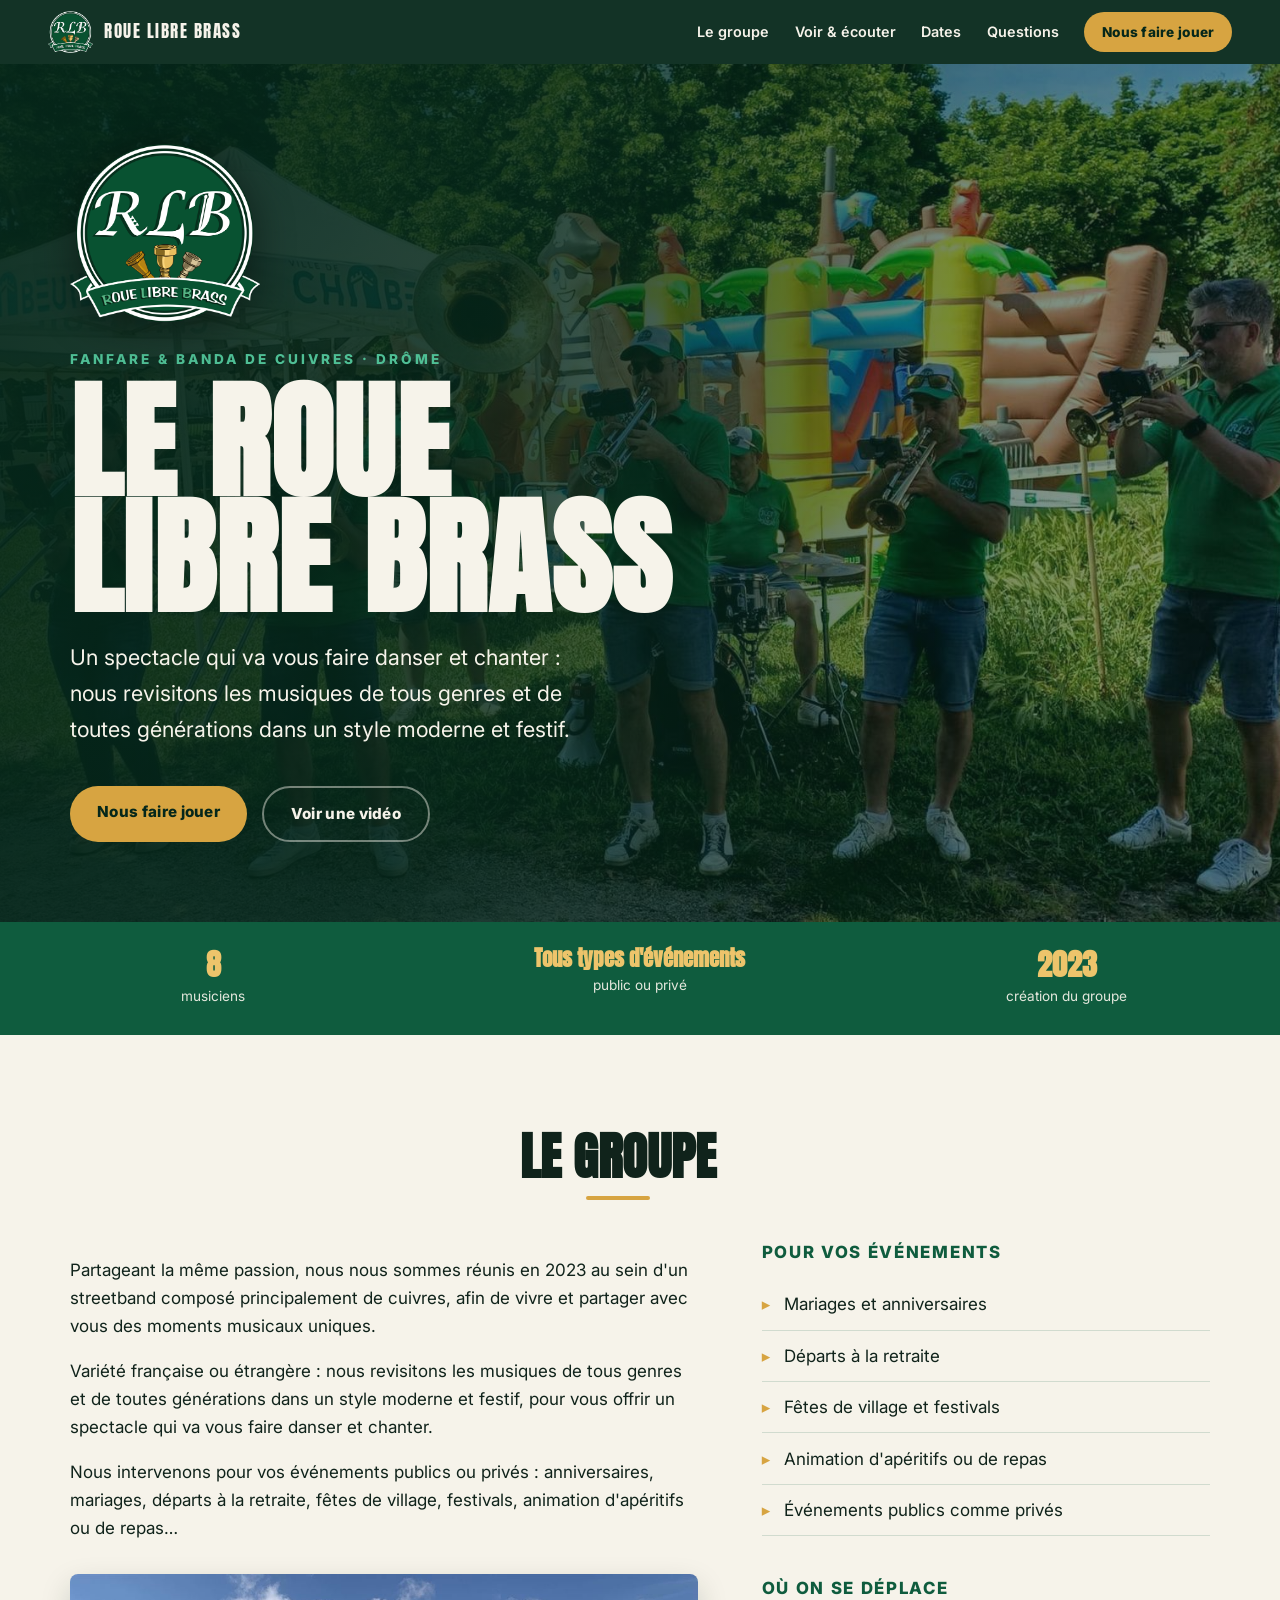
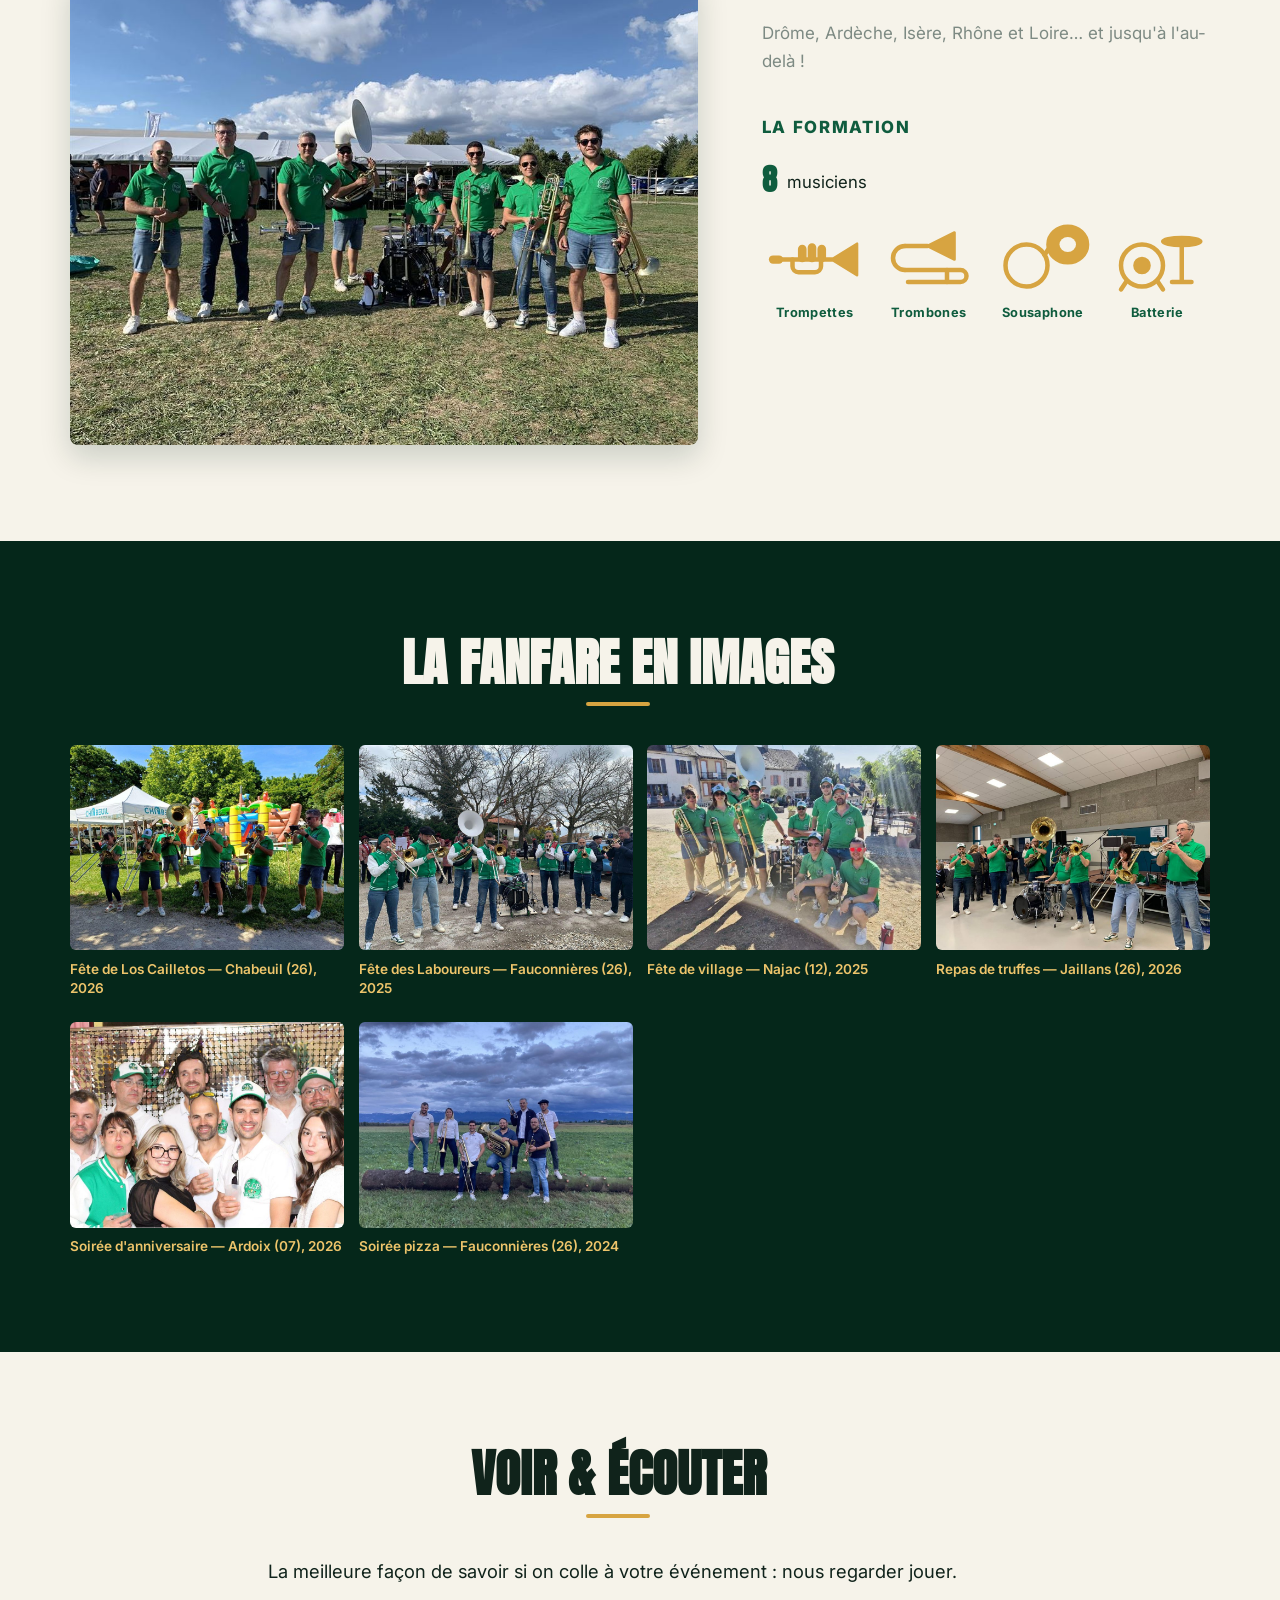
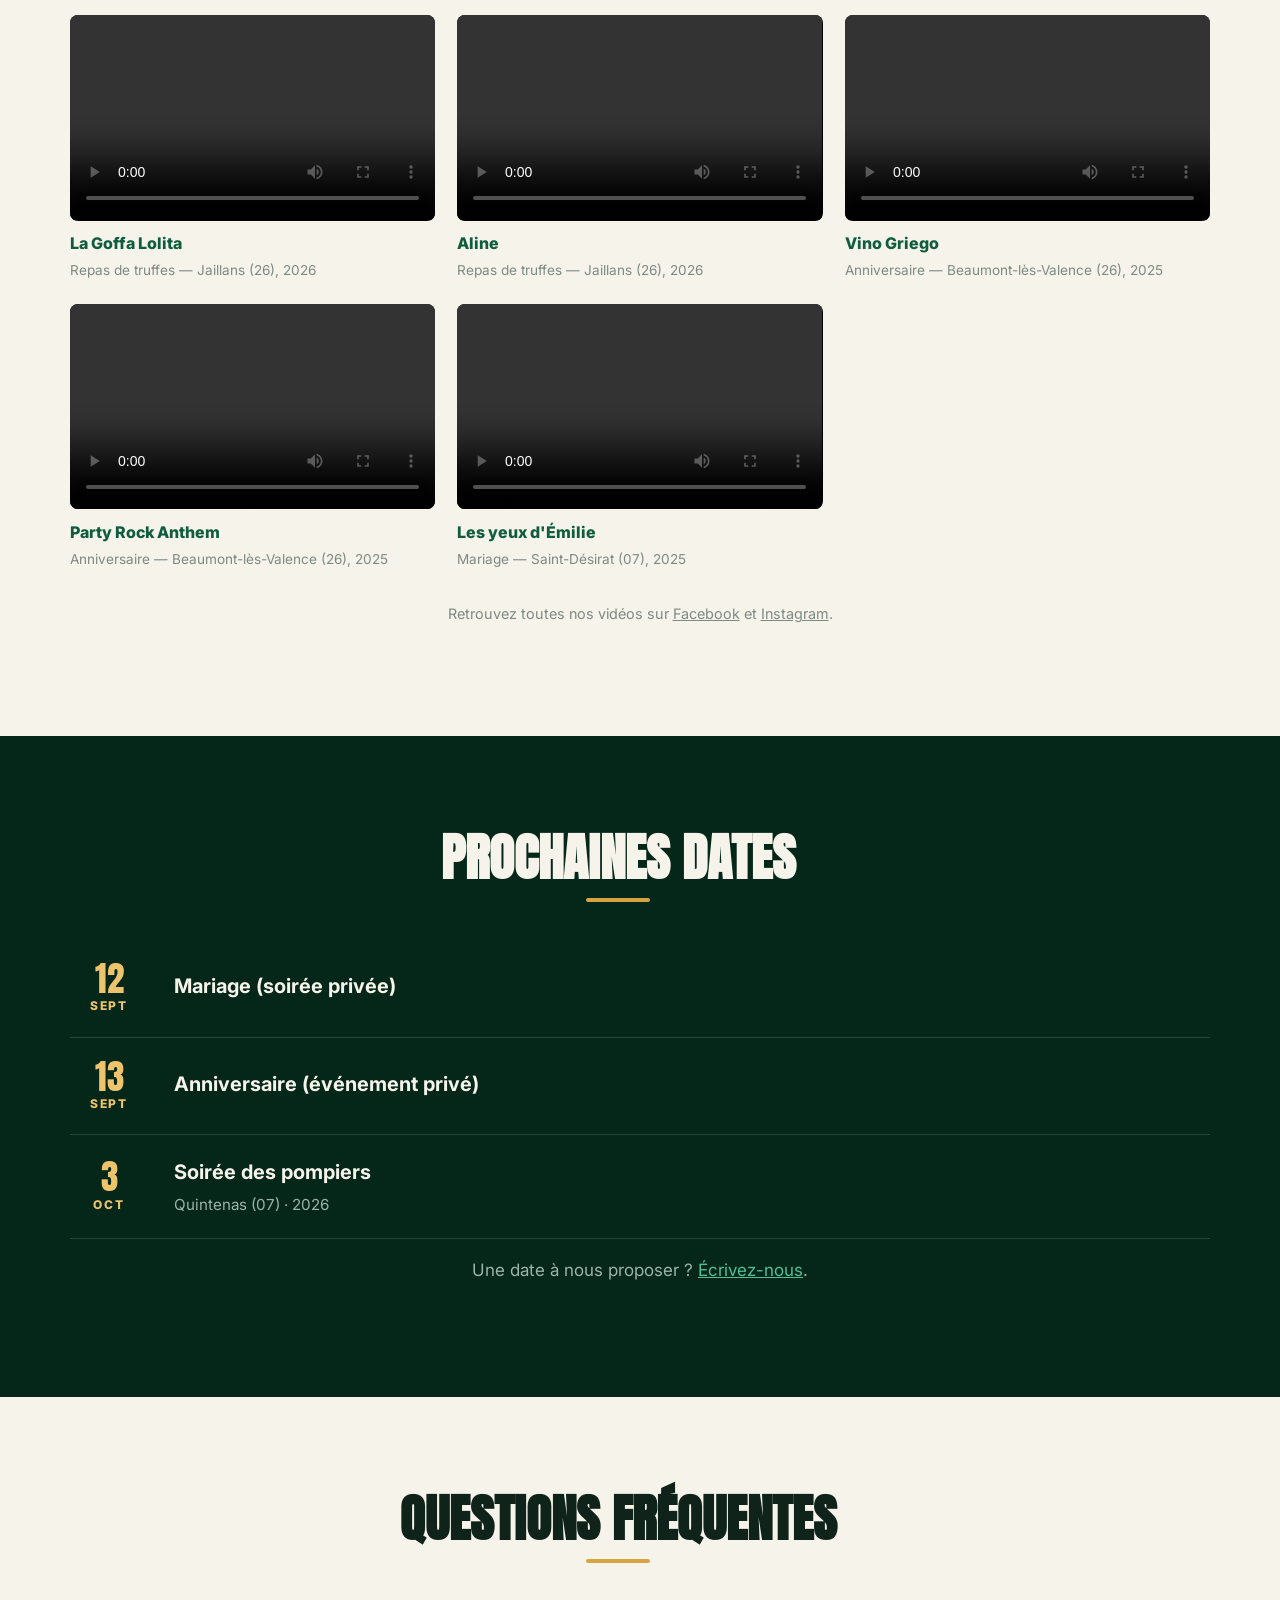
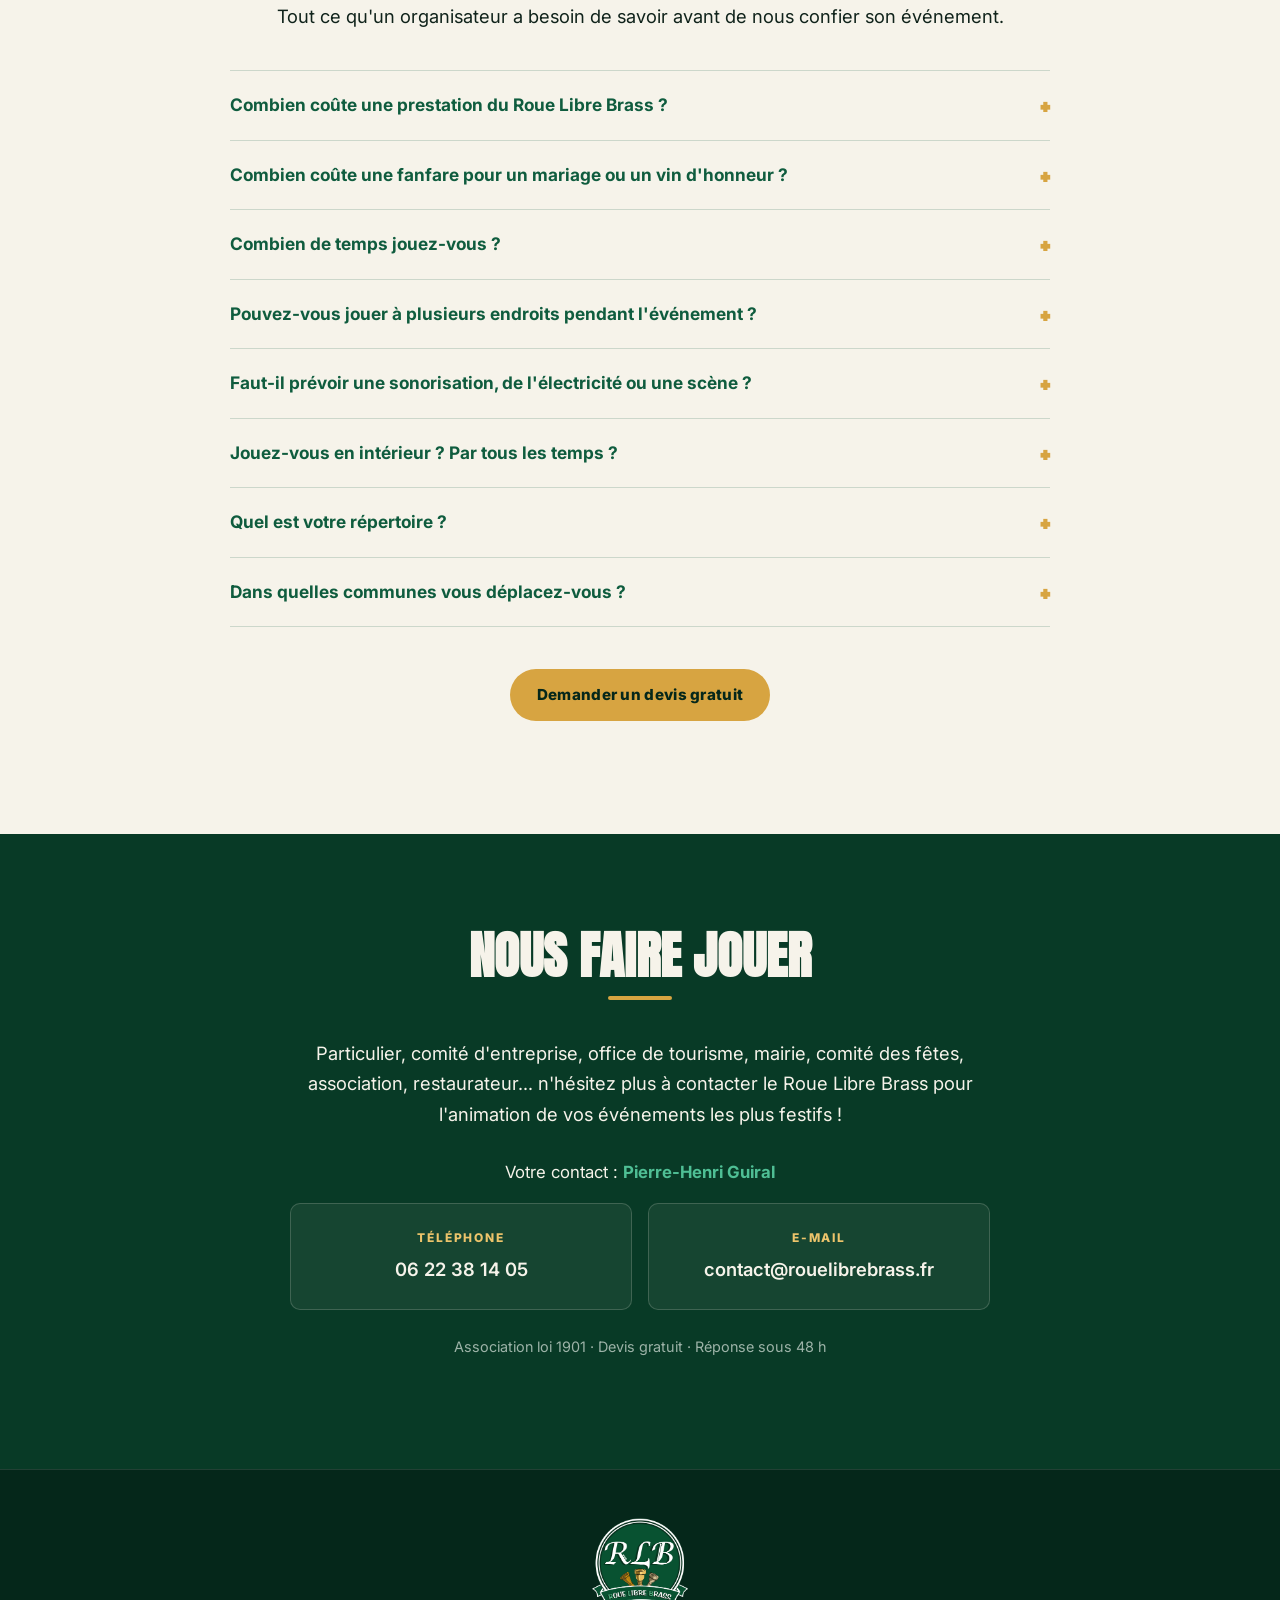
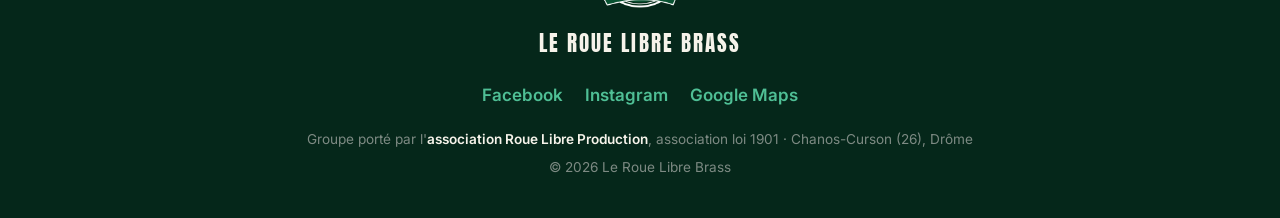
==== index.html @ 9d0adfac "Photo de Chabeuil ajoutee a la galerie, desormais indexable" ====
<!DOCTYPE html>
<html lang="fr">
<head>
<meta charset="utf-8">
<meta name="viewport" content="width=device-width, initial-scale=1">

<!-- ===== TITRE ET DESCRIPTION (ce que Google affiche dans ses résultats) =====
     Les mots placés EN PREMIER comptent le plus. On met donc « fanfare » et
     « banda » avant le nom du groupe : c'est ce que tapent les organisateurs,
     alors que personne ne cherche « streetband ». -->
<title>Fanfare &amp; banda en Drôme-Ardèche — Le Roue Libre Brass</title>
<meta name="description" content="Fanfare de rue et banda de 8 cuivres basée dans la Drôme. Le Roue Libre Brass anime vos fêtes de village, mariages, festivals, apéritifs et repas en Drôme, Ardèche, Isère, Rhône et Loire.">

<link rel="canonical" href="https://rouelibrebrass.fr/">

<!-- Charge la photo d'accueil en priorité : c'est le premier élément visible,
     et Google mesure le temps qu'il met à s'afficher. -->
<link rel="preload" as="image" href="images/fanfare-roue-libre-brass-chabeuil.jpg" fetchpriority="high">

<!-- Icône affichée dans l'onglet du navigateur -->
<link rel="icon" href="images/logo-roue-libre-brass.png" type="image/png">

<!-- Aperçu affiché quand on partage le lien sur Facebook, WhatsApp, etc.
     Ces adresses doivent être COMPLÈTES (https://…), sinon l'aperçu ne s'affiche pas.
     Adresses du domaine rouelibrebrass.fr. -->
<meta property="og:title" content="Le Roue Libre Brass — Fanfare &amp; banda en Drôme-Ardèche">
<meta property="og:description" content="Fanfare de rue et banda de 8 cuivres. Nous animons vos fêtes de village, mariages, festivals et apéritifs en Drôme, Ardèche, Isère, Rhône et Loire.">
<meta property="og:image" content="https://rouelibrebrass.fr/images/fanfare-banda-roue-libre-brass-drome.jpg">
<meta property="og:url" content="https://rouelibrebrass.fr/">
<meta property="og:type" content="website">
<meta property="og:locale" content="fr_FR">
<meta name="twitter:card" content="summary_large_image">

<link rel="preconnect" href="https://fonts.googleapis.com">
<link rel="preconnect" href="https://fonts.gstatic.com" crossorigin>
<link href="https://fonts.googleapis.com/css2?family=Anton&family=Inter:wght@400;600;800&display=swap" rel="stylesheet">
<link rel="stylesheet" href="style.css">

<!-- ===== FICHE D'IDENTITÉ POUR GOOGLE =====
     Ce bloc n'est pas visible sur la page : il décrit le groupe dans un format
     que Google comprend directement. C'est ce qui permet d'apparaître comme
     "groupe de musique" plutôt que comme une page web quelconque.
     À METTRE À JOUR quand les dates changent (voir la partie "Event" plus bas). -->
<script type="application/ld+json">
{
  "@context": "https://schema.org",
  "@type": "MusicGroup",
  "@id": "https://rouelibrebrass.fr/#groupe",
  "name": "Le Roue Libre Brass",
  "alternateName": ["Roue Libre Brass", "RLB"],
  "description": "Fanfare de rue et banda composée de 8 musiciens cuivres, basée dans la Drôme. Le Roue Libre Brass revisite les musiques de toutes générations dans un style moderne et festif pour les fêtes de village, mariages, festivals, apéritifs et repas.",
  "genre": ["Fanfare", "Banda", "Brass band", "Musique festive", "Funk", "Variété"],
  "foundingDate": "2023",
  "url": "https://rouelibrebrass.fr/",
  "logo": "https://rouelibrebrass.fr/images/logo-roue-libre-brass.png",
  "image": "https://rouelibrebrass.fr/images/fanfare-banda-roue-libre-brass-drome.jpg",
  "email": "contact@rouelibrebrass.fr",
  "telephone": "+33622381405",
  "address": {
    "@type": "PostalAddress",
    "addressRegion": "Drôme",
    "addressCountry": "FR"
  },
  "areaServed": [
    { "@type": "AdministrativeArea", "name": "Drôme" },
    { "@type": "AdministrativeArea", "name": "Ardèche" },
    { "@type": "AdministrativeArea", "name": "Isère" },
    { "@type": "AdministrativeArea", "name": "Rhône" },
    { "@type": "AdministrativeArea", "name": "Loire" }
  ],
  "sameAs": [
    "https://www.facebook.com/profile.php?id=61554725690284",
    "https://www.instagram.com/rouelibrebrass",
    "https://maps.app.goo.gl/cHWB6wDW7hw9hALg7"
  ]
}
</script>

<!-- ===== LES DATES, POUR QUE GOOGLE LES AFFICHE =====
     Chaque bloc correspond à une date de la section "Prochaines dates".
     Quand tu ajoutes ou supprimes une date sur la page, pense à faire pareil ici.
     Format des dates : AAAA-MM-JJ. La soirée privée n'y figure volontairement pas. -->
<script type="application/ld+json">
[
  {
    "@context": "https://schema.org",
    "@type": "Event",
    "name": "Le Roue Libre Brass à la soirée des pompiers",
    "description": "Le Roue Libre Brass, fanfare de rue et banda de cuivres basée dans la Drôme, anime la soirée des pompiers de Quintenas, en Ardèche.",
    "startDate": "2026-10-03",
    "endDate": "2026-10-03",
    "eventStatus": "https://schema.org/EventScheduled",
    "eventAttendanceMode": "https://schema.org/OfflineEventAttendanceMode",
    "location": {
      "@type": "Place",
      "name": "Quintenas",
      "address": { "@type": "PostalAddress", "addressLocality": "Quintenas", "addressRegion": "Ardèche", "addressCountry": "FR" }
    },
    "performer": { "@id": "https://rouelibrebrass.fr/#groupe" },
    "image": "https://rouelibrebrass.fr/images/fanfare-banda-roue-libre-brass-drome.jpg",
    "url": "https://rouelibrebrass.fr/#dates"
  }
]
</script>

<!-- ===== QUESTIONS FRÉQUENTES POUR GOOGLE =====
     Reprend mot pour mot les questions de la section "Questions fréquentes".
     Si tu modifies une réponse sur la page, modifie-la aussi ici. -->
<script type="application/ld+json">
{
  "@context": "https://schema.org",
  "@type": "FAQPage",
  "mainEntity": [
    {
      "@type": "Question",
      "name": "Combien coûte une prestation du Roue Libre Brass ?",
      "acceptedAnswer": {
        "@type": "Answer",
        "text": "À partir de 500 €. Le tarif exact est établi sur devis, en fonction de la demande : durée souhaitée, lieu, distance et type d'événement. Le devis est gratuit et sans engagement, et nous répondons sous 48 heures."
      }
    },
    {
      "@type": "Question",
      "name": "Combien coûte une fanfare pour un mariage ou un vin d'honneur ?",
      "acceptedAnswer": {
        "@type": "Answer",
        "text": "À partir de 690 € pour l'animation d'un vin d'honneur. Ce tarif est supérieur à celui d'un autre événement, et c'est assumé : un mariage ne se rejoue pas, nous nous engageons sur un effectif complet et sur une exigence de qualité à la hauteur de la journée. Nous sommes à l'écoute de vos demandes particulières : un morceau précis à l'arrivée des mariés, une entrée en salle à accompagner, un timing à tenir entre la cérémonie et le repas. Nous les préparons ensemble en amont pour voir ce qu'il est possible de faire, et c'est compris dans le tarif. Pour un vin d'honneur, nous privilégions notre registre feutré aux accents jazzy, qui installe une ambiance sans couvrir les conversations."
      }
    },
    {
      "@type": "Question",
      "name": "Combien de temps joue la fanfare ?",
      "acceptedAnswer": {
        "@type": "Answer",
        "text": "Nous jouons par séquences de 30 minutes entrecoupées de pauses, pour un total de 2 h 30 à 3 h de musique. Ce découpage permet de rythmer toute une journée ou toute une soirée : accueil du public, apéritif, repas, fin de soirée."
      }
    },
    {
      "@type": "Question",
      "name": "La fanfare peut-elle jouer à plusieurs endroits pendant l'événement ?",
      "acceptedAnswer": {
        "@type": "Answer",
        "text": "Oui. Le Roue Libre Brass est très mobile : entre deux sets, nous nous déplaçons facilement d'un point à un autre de votre événement, sans matériel à démonter. En revanche nous jouons en statique : nous ne jouons pas en marchant et ne proposons pas de déambulation musicale. Le déplacement se fait entre les sets, jamais pendant."
      }
    },
    {
      "@type": "Question",
      "name": "Faut-il prévoir une sonorisation, de l'électricité ou une scène ?",
      "acceptedAnswer": {
        "@type": "Answer",
        "text": "Non. Le Roue Libre Brass tourne à 100 % à l'énergie humaine : ni sono, ni branchement électrique, ni éclairage, ni scène. Nous jouons au plus près du public, sans câbles ni temps de montage. La seule chose à prévoir est le repas et les boissons des musiciens."
      }
    },
    {
      "@type": "Question",
      "name": "La fanfare joue-t-elle en intérieur et par tous les temps ?",
      "acceptedAnswer": {
        "@type": "Answer",
        "text": "Nous jouons en intérieur comme en extérieur, et en toute saison : salle des fêtes, place de village, cour de ferme, chapiteau ou rue. La pluie est la seule contrainte : pour un événement en plein air, prévoyez une solution de repli."
      }
    },
    {
      "@type": "Question",
      "name": "Quel est le répertoire du Roue Libre Brass ?",
      "acceptedAnswer": {
        "@type": "Answer",
        "text": "Trois registres. Le festif banda, pour faire chanter le public : Vino Griego, Les yeux d'Émilie, Hegoak, La Goffa Lolita, Les Fêtes de Mauléon, Aline. Le dance, pour faire danser : Party Rock Anthem, Bruno Mars, Lady Gaga, The Weeknd. Et le feutré aux accents jazzy, pour accompagner sans couvrir les conversations, idéal pour un apéritif de mariage ou un vin d'honneur : Oh When the Saints, Les Copains d'abord, Los Miuras, El Gato Montés."
      }
    },
    {
      "@type": "Question",
      "name": "Dans quelles communes la fanfare se déplace-t-elle ?",
      "acceptedAnswer": {
        "@type": "Answer",
        "text": "Basés dans la Drôme, nous rayonnons sur la Drôme, l'Ardèche, l'Isère, le Rhône et la Loire. Nous avons déjà joué à Chabeuil, Bourg-de-Péage, Alixan, Châteauneuf-sur-Isère, Beaumont-lès-Valence, Saint-Marcel-lès-Valence, Chanos-Curson, La Roche-de-Glun, Montboucher-sur-Jabron, Jaillans, Hostun, Fauconnières, Saint-Thomas-en-Royans, Tournon-sur-Rhône, Ardoix, Saint-Désirat, Fitilieu, La Rivière et Najac."
      }
    }
  ]
}
</script>
</head>
<body>

<!-- ============ BARRE DE NAVIGATION ============ -->
<header class="nav">
  <a class="nav__logo" href="#top">
    <img src="images/logo-roue-libre-brass.png" width="600" height="561" alt="Logo du Roue Libre Brass">
    <span>ROUE LIBRE BRASS</span>
  </a>
  <nav class="nav__links">
    <a href="#groupe">Le groupe</a>
    <a href="#voir">Voir &amp; écouter</a>
    <a href="#dates">Dates</a>
    <a href="#questions">Questions</a>
    <a href="#booking" class="btn btn--small">Nous faire jouer</a>
  </nav>
</header>

<!-- ============ ACCUEIL ============ -->
<section class="hero" id="top">
  <div class="hero__inner">
    <img class="hero__logo" src="images/logo-roue-libre-brass.png" width="600" height="561" alt="Logo du Roue Libre Brass, fanfare et banda de la Drôme">
    <p class="hero__kicker">Fanfare &amp; banda de cuivres · Drôme</p>
    <h1 class="hero__title">LE ROUE<br>LIBRE BRASS</h1>
    <p class="hero__baseline">
      Un spectacle qui va vous faire danser et chanter :
      nous revisitons les musiques de tous genres et de toutes générations
      dans un style moderne et festif.
    </p>
    <div class="hero__actions">
      <a href="#booking" class="btn">Nous faire jouer</a>
      <a href="#voir" class="btn btn--ghost">Voir une vidéo</a>
    </div>
  </div>
</section>

<!-- ============ CHIFFRES CLÉS ============ -->
<section class="strip">
  <div class="strip__item"><strong>8</strong><span>musiciens</span></div>
  <div class="strip__item strip__item--texte"><strong>Tous types d'événements</strong><span>public ou privé</span></div>
  <div class="strip__item"><strong>2023</strong><span>création du groupe</span></div>
</section>

<!-- ============ LE GROUPE ============ -->
<section class="section" id="groupe">
  <!-- Le titre est placé au-dessus de la grille : les deux colonnes
       démarrent ainsi exactement à la même hauteur. -->
  <h2 class="section__title">Le groupe</h2>
  <div class="section__grid">
    <div>
      <p>
        Partageant la même passion, nous nous sommes réunis en 2023 au sein d'un
        streetband composé principalement de cuivres, afin de vivre et partager
        avec vous des moments musicaux uniques.
      </p>
      <p>
        Variété française ou étrangère : nous revisitons les musiques de tous genres
        et de toutes générations dans un style moderne et festif, pour vous offrir
        un spectacle qui va vous faire danser et chanter.
      </p>
      <p>
        Nous intervenons pour vos événements publics ou privés : anniversaires,
        mariages, départs à la retraite, fêtes de village, festivals,
        animation d'apéritifs ou de repas…
      </p>

      <figure class="groupe-photo">
        <img src="images/fanfare-banda-roue-libre-brass-drome.jpg" width="1000" height="750" alt="Les huit musiciens de la fanfare Le Roue Libre Brass à la fête de la batteuse de Fitilieu, en Isère, en 2025">
      </figure>
    </div>
    <div>
      <h3 class="mini-title">Pour vos événements</h3>
      <ul class="list">
        <li>Mariages et anniversaires</li>
        <li>Départs à la retraite</li>
        <li>Fêtes de village et festivals</li>
        <li>Animation d'apéritifs ou de repas</li>
        <li>Événements publics comme privés</li>
      </ul>

      <h3 class="mini-title">Où on se déplace</h3>
      <p class="muted">
        Drôme, Ardèche, Isère, Rhône et Loire… et jusqu'à l'au-delà !
      </p>

      <h3 class="mini-title">La formation</h3>
      <p class="formation-count"><strong>8</strong> musiciens</p>

      <!-- Dessins réalisés sur mesure d'après vos photos, directement en code (SVG).
           Ils prennent la couleur cuivre du site et restent nets à n'importe quelle taille.
           La classe "plein" désigne les parties remplies, "creux" les parties évidées. -->
      <ul class="instruments">
        <li>
          <svg viewBox="0 0 128 96" aria-hidden="true">
            <!-- embouchure -->
            <path d="M8 50h8" class="epais"/>
            <!-- tube principal -->
            <path d="M16 50h70"/>
            <!-- boucle de coulisse sous les pistons -->
            <path d="M34 50v9a8 8 0 0 0 8 8h22a8 8 0 0 0 8-8v-9"/>
            <!-- pistons -->
            <rect x="43" y="32" width="8" height="20" rx="4" class="plein"/>
            <rect x="56" y="30" width="8" height="22" rx="4" class="plein"/>
            <rect x="69" y="32" width="8" height="20" rx="4" class="plein"/>
            <!-- pavillon -->
            <path d="M86 50 L120 29v42Z" class="plein"/>
          </svg>
          <span>Trompettes</span>
        </li>
        <li>
          <svg viewBox="0 0 128 96" aria-hidden="true">
            <!-- branche du pavillon, au-dessus de la coulisse -->
            <path d="M62 32H32"/>
            <!-- coude arrière, celui qui passe derrière l'épaule -->
            <path d="M32 32a16 16 0 0 0 0 32"/>
            <!-- coulisse : tube supérieur, U avant, tube inférieur -->
            <path d="M32 64h74a8 8 0 0 1 0 16H36"/>
            <!-- barre de renfort de la coulisse -->
            <path d="M88 64v16"/>
            <!-- pavillon -->
            <path d="M62 32 L98 14v36Z" class="plein"/>
          </svg>
          <span>Trombones</span>
        </li>
        <li>
          <svg viewBox="0 0 128 96" aria-hidden="true">
            <!-- grande boucle portée autour du corps -->
            <circle cx="42" cy="58" r="28"/>
            <!-- tube qui monte vers le pavillon -->
            <path d="M66 44C76 28 84 20 94 18"/>
            <!-- grand pavillon tourné vers l'avant -->
            <ellipse cx="97" cy="30" rx="27" ry="25" class="plein"/>
            <ellipse cx="97" cy="30" rx="11" ry="10" class="creux"/>
          </svg>
          <span>Sousaphone</span>
        </li>
        <li>
          <svg viewBox="0 0 128 96" aria-hidden="true">
            <!-- grosse caisse -->
            <circle cx="44" cy="58" r="28"/>
            <circle cx="44" cy="58" r="10" class="plein"/>
            <!-- pieds -->
            <path d="M24 78 L16 90M64 78 L72 90"/>
            <!-- cymbale et son pied -->
            <ellipse cx="97" cy="26" rx="26" ry="6" class="plein"/>
            <path d="M97 30v50M84 80h26"/>
          </svg>
          <span>Batterie</span>
        </li>
      </ul>
    </div>
  </div>
</section>

<!-- ============ PHOTOS ============ -->
<section class="section section--dark" id="photos">
  <h2 class="section__title">La fanfare en images</h2>
  <div class="gallery">
    <!-- POUR CHANGER UNE PHOTO : remplacez le fichier dans le dossier "images"
         en gardant exactement le même nom de fichier.
         Les noms sont volontairement descriptifs : c'est ainsi que Google Images
         comprend ce que montre la photo. Le texte "alt" sert à la même chose,
         et permet aussi aux personnes malvoyantes de savoir ce qu'il y a dessus. -->
    <figure class="gallery__item">
      <img src="images/fanfare-los-cailletos-chabeuil.jpg" width="1000" height="750" alt="La fanfare Le Roue Libre Brass en concert à la fête de Los Cailletos, à Chabeuil dans la Drôme, en 2026" loading="lazy">
      <figcaption>Fête de Los Cailletos — Chabeuil (26), 2026</figcaption>
    </figure>
    <figure class="gallery__item">
      <img src="images/fanfare-carnaval-les-fauconnieres.jpg" width="1000" height="750" alt="La fanfare Le Roue Libre Brass à la fête des Laboureurs, aux Fauconnières, dans la Drôme, en 2025" loading="lazy">
      <figcaption>Fête des Laboureurs — Fauconnières (26), 2025</figcaption>
    </figure>
    <figure class="gallery__item">
      <img src="images/banda-roue-libre-brass-najac.jpg" width="1000" height="750" alt="La banda Le Roue Libre Brass à la fête du village de Najac, dans l'Aveyron, en 2025" loading="lazy">
      <figcaption>Fête de village — Najac (12), 2025</figcaption>
    </figure>
    <figure class="gallery__item">
      <img src="images/fanfare-animation-repas-truffes.jpg" width="1000" height="750" alt="Le Roue Libre Brass animant un repas de truffes à Jaillans, dans la Drôme, en 2026" loading="lazy">
      <figcaption>Repas de truffes — Jaillans (26), 2026</figcaption>
    </figure>
    <figure class="gallery__item">
      <img src="images/fanfare-animation-anniversaire.jpg" width="1000" height="750" alt="Le Roue Libre Brass animant une soirée d'anniversaire à Ardoix, en Ardèche, en 2026" loading="lazy">
      <figcaption>Soirée d'anniversaire — Ardoix (07), 2026</figcaption>
    </figure>
    <figure class="gallery__item">
      <img src="images/fanfare-cuivres-roue-libre-brass-vercors.jpg" width="1000" height="750" alt="Le Roue Libre Brass en animation d'une soirée pizza aux Fauconnières, dans la Drôme, en 2024" loading="lazy">
      <figcaption>Soirée pizza — Fauconnières (26), 2024</figcaption>
    </figure>
  </div>
</section>

<!-- ============ VIDÉO ============ -->
<section class="section" id="voir">
  <h2 class="section__title">Voir &amp; écouter</h2>
  <p class="lead">La meilleure façon de savoir si on colle à votre événement : nous regarder jouer.</p>
  <!-- POUR AJOUTER UNE VIDÉO : déposez le fichier .mp4 dans le dossier "videos",
       puis copiez un bloc <figure class="video"> ... </figure> entier ci-dessous
       en changeant le nom du fichier et la légende.
       Les vidéos ne se téléchargent que si le visiteur clique dessus (preload="none"),
       le site reste donc rapide à ouvrir. -->

  <div class="videos">
    <figure class="video">
      <video controls preload="metadata" playsinline>
        <source src="videos/video-1.mp4" type="video/mp4">
        Votre navigateur ne peut pas lire cette vidéo.
      </video>
      <figcaption>
        <strong>La Goffa Lolita</strong>
        <span>Repas de truffes — Jaillans (26), 2026</span>
      </figcaption>
    </figure>

    <figure class="video">
      <video controls preload="metadata" playsinline>
        <source src="videos/video-2.mp4" type="video/mp4">
        Votre navigateur ne peut pas lire cette vidéo.
      </video>
      <figcaption>
        <strong>Aline</strong>
        <span>Repas de truffes — Jaillans (26), 2026</span>
      </figcaption>
    </figure>

    <figure class="video">
      <video controls preload="metadata" playsinline>
        <source src="videos/video-3.mp4" type="video/mp4">
        Votre navigateur ne peut pas lire cette vidéo.
      </video>
      <figcaption>
        <strong>Vino Griego</strong>
        <span>Anniversaire — Beaumont-lès-Valence (26), 2025</span>
      </figcaption>
    </figure>

    <figure class="video">
      <video controls preload="metadata" playsinline>
        <source src="videos/video-4.mp4" type="video/mp4">
        Votre navigateur ne peut pas lire cette vidéo.
      </video>
      <figcaption>
        <strong>Party Rock Anthem</strong>
        <span>Anniversaire — Beaumont-lès-Valence (26), 2025</span>
      </figcaption>
    </figure>

    <figure class="video">
      <video controls preload="metadata" playsinline>
        <source src="videos/video-5.mp4" type="video/mp4">
        Votre navigateur ne peut pas lire cette vidéo.
      </video>
      <figcaption>
        <strong>Les yeux d'Émilie</strong>
        <span>Mariage — Saint-Désirat (07), 2025</span>
      </figcaption>
    </figure>
  </div>

  <p class="muted center small">
    Retrouvez toutes nos vidéos sur
    <a href="https://www.facebook.com/profile.php?id=61554725690284" target="_blank" rel="noopener">Facebook</a>
    et
    <a href="https://www.instagram.com/rouelibrebrass" target="_blank" rel="noopener">Instagram</a>.
  </p>
</section>

<!-- ============ DATES ============ -->
<section class="section section--dark" id="dates">
  <h2 class="section__title">Prochaines dates</h2>

  <!-- POUR AJOUTER UNE DATE : copiez un bloc <li class="date"> ... </li> en entier,
       puis changez le jour, le mois, le titre et le lieu. -->
  <ul class="dates">
    <li class="date">
      <div class="date__when"><span class="date__day">12</span><span class="date__month">SEPT</span></div>
      <div class="date__what">
        <h3>Mariage (soirée privée)</h3>
      </div>
    </li>
    <li class="date">
      <div class="date__when"><span class="date__day">13</span><span class="date__month">SEPT</span></div>
      <div class="date__what">
        <h3>Anniversaire (événement privé)</h3>
      </div>
    </li>
    <li class="date">
      <div class="date__when"><span class="date__day">3</span><span class="date__month">OCT</span></div>
      <div class="date__what">
        <h3>Soirée des pompiers</h3>
        <p>Quintenas (07) · 2026</p>
      </div>
    </li>
  </ul>

  <p class="muted center">Une date à nous proposer ? <a href="#booking">Écrivez-nous</a>.</p>
</section>

<!-- ============ QUESTIONS FRÉQUENTES ============
     Cette section répond aux questions que se posent les organisateurs AVANT
     de décrocher leur téléphone. Elle sert deux choses à la fois : rassurer
     le visiteur, et donner à Google du texte à indexer sur les sujets qu'il
     cherche (tarif, durée, sonorisation, répertoire, communes).
     POUR AJOUTER UNE QUESTION : copiez un bloc <details> entier, et pensez à
     l'ajouter aussi dans le bloc "QUESTIONS FRÉQUENTES POUR GOOGLE" en bas de page. -->
<section class="section" id="questions">
  <h2 class="section__title">Questions fréquentes</h2>
  <p class="lead center">
    Tout ce qu'un organisateur a besoin de savoir avant de nous confier son événement.
  </p>

  <div class="faq">

    <details class="faq__item">
      <summary>Combien coûte une prestation du Roue Libre Brass ?</summary>
      <div class="faq__answer">
        <!-- POUR CHANGER LE PRIX D'APPEL : modifiez le nombre ci-dessous,
             et pensez à le modifier aussi dans le bloc « QUESTIONS FRÉQUENTES
             POUR GOOGLE », en haut du fichier. -->
        <p class="faq__prix">À partir de <strong>500 €</strong></p>
        <p>
          Le tarif exact est établi <strong>sur devis</strong>, en fonction de la
          demande : durée souhaitée, lieu, distance et type d'événement. L'animation
          d'un apéritif et celle d'une fête de village entière ne se chiffrent pas
          de la même façon.
        </p>
        <p>
          Le devis est gratuit et sans engagement. Décrivez-nous votre projet par
          téléphone ou par e-mail, nous revenons vers vous sous 48 heures.
        </p>
      </div>
    </details>

    <details class="faq__item">
      <summary>Combien coûte une fanfare pour un mariage ou un vin d'honneur ?</summary>
      <div class="faq__answer">
        <p class="faq__prix">À partir de <strong>690 €</strong></p>
        <p>
          Ce tarif est supérieur à celui d'un autre événement, et c'est assumé :
          <strong>un mariage ne se rejoue pas</strong>. Nous nous engageons sur un
          effectif complet et sur une exigence de qualité à la hauteur de la journée.
        </p>
        <p>
          <strong>Nous sommes à l'écoute de vos demandes particulières</strong> :
          un morceau précis à l'arrivée des mariés, une entrée en salle à accompagner,
          un timing à tenir entre la cérémonie et le repas. Nous les préparons
          ensemble en amont pour voir ce qu'il est possible de faire — et c'est
          compris dans le tarif.
        </p>
        <p>
          Pour un vin d'honneur, nous privilégions notre registre feutré, aux accents
          jazzy : de la musique qui installe une ambiance sans couvrir les
          conversations de vos invités.
        </p>
      </div>
    </details>

    <details class="faq__item">
      <summary>Combien de temps jouez-vous ?</summary>
      <div class="faq__answer">
        <p>
          Nous jouons par <strong>séquences de 30 minutes</strong>, entrecoupées de pauses,
          pour un total de <strong>2 h 30 à 3 h de musique</strong>.
        </p>
        <p>
          Ce découpage permet de rythmer toute une journée ou toute une soirée plutôt que
          de tout concentrer sur un seul moment : accueil du public, apéritif, repas,
          fin de soirée. Les pauses laissent aussi respirer vos invités — et nos poumons.
        </p>
      </div>
    </details>

    <details class="faq__item">
      <summary>Pouvez-vous jouer à plusieurs endroits pendant l'événement ?</summary>
      <div class="faq__answer">
        <p>
          Oui, et c'est même l'un de nos atouts. <strong>Nous sommes très mobiles</strong> :
          entre deux sets, nous nous déplaçons facilement d'un point à un autre de votre
          événement — la place du village, le parvis de l'église, la cour, la salle,
          le stand des exposants. Sans matériel à démonter ni installation à refaire.
        </p>
        <p>
          En revanche, <strong>nous jouons en statique</strong> : nous ne jouons pas en
          marchant, et nous ne proposons donc pas de déambulation musicale. Le
          déplacement se fait entre les sets, jamais pendant.
        </p>
      </div>
    </details>

    <details class="faq__item">
      <summary>Faut-il prévoir une sonorisation, de l'électricité ou une scène ?</summary>
      <div class="faq__answer">
        <p>
          Non, rien de tout cela. Nous tournons <strong>à 100 % à l'énergie humaine</strong> :
          ni sono, ni branchement électrique, ni éclairage, ni scène.
        </p>
        <p>
          C'est tout l'intérêt d'une fanfare de rue : nous nous déplaçons au milieu du
          public, sans câbles ni installation. Aucune contrainte technique pour vous,
          aucun temps de montage.
        </p>
        <p>
          La seule chose à prévoir : <strong>le repas et les boissons des musiciens</strong>.
        </p>
      </div>
    </details>

    <details class="faq__item">
      <summary>Jouez-vous en intérieur ? Par tous les temps ?</summary>
      <div class="faq__answer">
        <p>
          Nous jouons <strong>en intérieur comme en extérieur, et en toute saison</strong>.
          Salle des fêtes, place de village, cour de ferme, chapiteau, rue : tout nous va.
        </p>
        <p>
          <strong>La pluie est la seule chose qui contrarie un musicien du Roue Libre Brass.</strong>
          Si votre événement est en plein air, prévoyez une solution de repli : préau,
          salle des fêtes, chapiteau. Nos cuivres et nos peaux de batterie vous en
          remercieront.
        </p>
      </div>
    </details>

    <details class="faq__item">
      <summary>Quel est votre répertoire ?</summary>
      <div class="faq__answer">
        <p>
          Trois registres, que nous dosons selon le moment de votre événement.
        </p>
        <p>
          <strong>Le festif banda, pour faire chanter le public.</strong> Les
          incontournables des fêtes votives et des ferias, ceux que tout le monde
          reprend en chœur : <em>Vino Griego</em>, <em>Les yeux d'Émilie</em>,
          <em>Hegoak</em>, <em>La Goffa Lolita</em>, <em>Les Fêtes de Mauléon</em>,
          <em>Aline</em>.
        </p>
        <p>
          <strong>Le dance, pour faire danser.</strong> Variété française ou étrangère
          arrangée pour les cuivres, de toutes générations : <em>Party Rock Anthem</em>,
          Bruno Mars, Lady Gaga, The Weeknd…
        </p>
        <p>
          <strong>Le feutré, aux accents jazzy</strong>, pour accompagner sans couvrir
          les conversations — idéal pour un apéritif de mariage, un vin d'honneur ou un
          cocktail : <em>Oh When the Saints</em>, <em>Les Copains d'abord</em>,
          <em>Los Miuras</em>, <em>El Gato Montés</em>.
        </p>
      </div>
    </details>

    <details class="faq__item">
      <summary>Dans quelles communes vous déplacez-vous ?</summary>
      <div class="faq__answer">
        <p>
          Nous sommes basés dans la <strong>Drôme</strong> et rayonnons sur la Drôme,
          l'<strong>Ardèche</strong>, l'<strong>Isère</strong>, le <strong>Rhône</strong>
          et la <strong>Loire</strong>. Au-delà, cela reste ouvert à la discussion.
        </p>
        <p>
          Nous avons déjà joué à Chabeuil, Bourg-de-Péage, Alixan, Châteauneuf-sur-Isère,
          Beaumont-lès-Valence, Saint-Marcel-lès-Valence, Chanos-Curson, La Roche-de-Glun,
          Montboucher-sur-Jabron, Jaillans, Hostun, Fauconnières et Saint-Thomas-en-Royans dans la Drôme ; à Tournon-sur-Rhône,
          Ardoix et Saint-Désirat en Ardèche ; à Fitilieu et La Rivière en Isère ;
          et jusqu'à Najac, dans l'Aveyron.
        </p>
      </div>
    </details>

  </div>

  <p class="center faq__cta">
    <a href="#booking" class="btn">Demander un devis gratuit</a>
  </p>
</section>

<!-- ============ BOOKING ============ -->
<section class="section section--accent" id="booking">
  <div class="booking">
    <h2 class="section__title">Nous faire jouer</h2>
    <p class="lead">
      Particulier, comité d'entreprise, office de tourisme, mairie, comité des fêtes,
      association, restaurateur… n'hésitez plus à contacter le Roue Libre Brass
      pour l'animation de vos événements les plus festifs !
    </p>

    <p class="contact-name">Votre contact : <strong>Pierre-Henri Guiral</strong></p>

    <div class="contact-cards">
      <a class="card" href="tel:+33622381405">
        <span class="card__label">Téléphone</span>
        <span class="card__value">06 22 38 14 05</span>
      </a>
      <a class="card" href="mailto:contact@rouelibrebrass.fr">
        <span class="card__label">E-mail</span>
        <span class="card__value">contact@rouelibrebrass.fr</span>
      </a>
    </div>

    <p class="muted center small">
      Association loi 1901 · Devis gratuit · Réponse sous 48 h
    </p>
  </div>
</section>

<!-- ============ PIED DE PAGE ============ -->
<footer class="footer">
  <img class="footer__logo" src="images/logo-roue-libre-brass.png" width="600" height="561" alt="Logo du Roue Libre Brass">
  <div class="footer__brand">LE ROUE LIBRE BRASS</div>
  <nav class="footer__social">
    <a href="https://www.facebook.com/profile.php?id=61554725690284" target="_blank" rel="noopener">Facebook</a>
    <a href="https://www.instagram.com/rouelibrebrass" target="_blank" rel="noopener">Instagram</a>
    <a href="https://maps.app.goo.gl/cHWB6wDW7hw9hALg7" target="_blank" rel="noopener">Google Maps</a>
  </nav>
  <p class="footer__legal">
    Groupe porté par l'<strong>association Roue Libre Production</strong>,
    association loi 1901 · Chanos-Curson (26), Drôme
  </p>
  <p class="footer__legal">© 2026 Le Roue Libre Brass</p>
</footer>

</body>
</html>
---- style.css ----
/* =========================================================
   LE ROUE LIBRE BRASS — feuille de style
   Couleurs reprises du logo : vert bouteille, vert menthe, cuivre.
   Toutes les couleurs sont définies une seule fois ci-dessous :
   changez une valeur ici, elle change partout sur le site.
   ========================================================= */

:root {
  --vert:       #0f5c3e;   /* le vert du logo */
  --vert-fonce: #083a26;
  --vert-nuit:  #05271a;   /* fond des sections sombres */
  --menthe:     #4fbf95;   /* le vert clair du bandeau du logo */
  --cuivre:     #d7a441;   /* l'or des embouchures */
  --cuivre-vif: #edc46b;
  --creme:      #f6f3ea;
  --gris:       #7d8a83;
  --largeur:    1140px;
}

* { box-sizing: border-box; }

html { scroll-behavior: smooth; }

body {
  margin: 0;
  background: var(--creme);
  color: #10231b;
  font-family: "Inter", system-ui, -apple-system, "Segoe UI", sans-serif;
  font-size: 17px;
  line-height: 1.65;
  -webkit-font-smoothing: antialiased;
}

/* height:auto est indispensable : les images portent maintenant leurs dimensions
   réelles dans le code HTML (pour éviter que la page saute au chargement).
   Sans cette ligne, la hauteur inscrite dans le HTML s'appliquerait telle quelle
   et déformerait les photos. */
img { max-width: 100%; height: auto; display: block; }
a { color: inherit; }

/* ---------------- Barre de navigation ---------------- */
.nav {
  position: sticky;
  top: 0;
  z-index: 50;
  display: flex;
  align-items: center;
  justify-content: space-between;
  gap: 1rem;
  padding: 0.7rem clamp(1rem, 4vw, 3rem);
  background: rgba(5, 39, 26, 0.94);
  backdrop-filter: blur(8px);
  color: var(--creme);
}

.nav__logo {
  display: flex;
  align-items: center;
  gap: 0.7rem;
  font-family: "Anton", Impact, sans-serif;
  font-size: 1.05rem;
  letter-spacing: 0.09em;
  text-decoration: none;
  color: var(--creme);
}
.nav__logo img { height: 42px; width: auto; }

.nav__links {
  display: flex;
  align-items: center;
  gap: clamp(0.8rem, 2vw, 1.8rem);
  font-size: 0.9rem;
  font-weight: 600;
}
.nav__links a { text-decoration: none; }
.nav__links a:hover { color: var(--menthe); }

/* ---------------- Boutons ---------------- */
.btn {
  display: inline-block;
  padding: 0.85rem 1.7rem;
  background: var(--cuivre);
  color: var(--vert-nuit);
  font-weight: 800;
  font-size: 0.95rem;
  letter-spacing: 0.02em;
  text-decoration: none;
  border-radius: 999px;
  transition: transform 0.15s ease, background 0.15s ease;
}
.btn:hover { background: var(--cuivre-vif); transform: translateY(-2px); color: var(--vert-nuit); }

.btn--small { padding: 0.55rem 1.1rem; font-size: 0.85rem; }

.btn--ghost {
  background: transparent;
  color: var(--creme);
  border: 2px solid rgba(246, 243, 234, 0.45);
}
.btn--ghost:hover { background: rgba(246, 243, 234, 0.14); color: var(--creme); }

/* ---------------- Accueil ---------------- */
.hero {
  position: relative;
  min-height: 88vh;
  display: flex;
  align-items: center;
  padding: 5rem clamp(1rem, 4vw, 3rem);
  color: var(--creme);
  /* Le dégradé assombrit la gauche pour que le texte reste lisible,
     et laisse la photo visible à droite. */
  background:
    linear-gradient(100deg,
      rgba(5, 39, 26, 0.94) 0%,
      rgba(5, 39, 26, 0.86) 38%,
      rgba(5, 39, 26, 0.55) 68%,
      rgba(5, 39, 26, 0.42) 100%),
    url("images/fanfare-roue-libre-brass-chabeuil.jpg") center / cover no-repeat,
    var(--vert-nuit);
}

.hero__inner { max-width: var(--largeur); margin: 0 auto; width: 100%; }

.hero__logo {
  width: clamp(120px, 18vw, 190px);
  height: auto;
  margin-bottom: 1.6rem;
  filter: drop-shadow(0 6px 20px rgba(0, 0, 0, 0.45));
}

.hero__kicker {
  margin: 0 0 0.9rem;
  font-size: 0.85rem;
  font-weight: 800;
  letter-spacing: 0.22em;
  text-transform: uppercase;
  color: var(--menthe);
}

.hero__title {
  margin: 0;
  font-family: "Anton", Impact, sans-serif;
  font-size: clamp(3rem, 11vw, 8rem);
  line-height: 0.9;
  letter-spacing: 0.01em;
}

.hero__baseline {
  max-width: 40ch;
  margin: 1.6rem 0 2.4rem;
  font-size: clamp(1.1rem, 2.2vw, 1.35rem);
}

.hero__actions { display: flex; flex-wrap: wrap; gap: 0.9rem; }

/* ---------------- Bandeau de chiffres ---------------- */
.strip {
  display: grid;
  grid-template-columns: repeat(auto-fit, minmax(150px, 1fr));
  background: var(--vert);
  color: var(--creme);
  text-align: center;
}

.strip__item { padding: 1.6rem 1rem; }
.strip__item strong {
  display: block;
  font-family: "Anton", Impact, sans-serif;
  font-size: 1.9rem;
  line-height: 1.1;
  color: var(--cuivre-vif);
}
.strip__item span { font-size: 0.85rem; opacity: 0.92; }

/* Bloc dont le texte est long : on réduit la taille pour qu'il tienne sur une ligne */
.strip__item--texte strong { font-size: 1.3rem; }

/* ---------------- Sections ---------------- */
.section { padding: clamp(3.5rem, 8vw, 6rem) clamp(1rem, 4vw, 3rem); }

.section > *,
.section__grid,
.gallery,
.dates,
.videos,
.booking { max-width: var(--largeur); margin-left: auto; margin-right: auto; }

.section--dark   { background: var(--vert-nuit); color: var(--creme); }
.section--accent { background: var(--vert-fonce); color: var(--creme); }
.section--dark a, .section--accent a { color: var(--menthe); }

.section__title {
  font-family: "Anton", Impact, sans-serif;
  font-size: clamp(2rem, 5vw, 3.2rem);
  line-height: 1;
  margin: 0 0 2.4rem;
  text-transform: uppercase;
  text-align: center;
}

/* Petit trait cuivre sous chaque titre de section */
.section__title::after {
  content: "";
  display: block;
  width: 64px;
  height: 4px;
  margin: 0.9rem auto 0;
  border-radius: 2px;
  background: var(--cuivre);
}
.section--dark .section__title,
.section--accent .section__title { color: var(--creme); }

.section__grid {
  display: grid;
  grid-template-columns: 1.4fr 1fr;
  gap: clamp(2rem, 5vw, 4rem);
}

.mini-title {
  font-size: 1.05rem;
  font-weight: 800;
  letter-spacing: 0.1em;
  text-transform: uppercase;
  color: var(--vert);
  margin: 2.4rem 0 0.8rem;
}
.mini-title:first-child { margin-top: 0; }

/* Photo du groupe, sous le texte de présentation */
.groupe-photo { margin: 2rem 0 0; }
.groupe-photo img {
  width: 100%;
  border-radius: 8px;
  box-shadow: 0 12px 30px rgba(5, 39, 26, 0.18);
}

/* Effectif et dessins d'instruments */
.formation-count {
  margin: 0 0 1.1rem;
  font-size: 1.05rem;
}
.formation-count strong {
  font-family: "Anton", Impact, sans-serif;
  font-size: 1.9rem;
  color: var(--vert);
  margin-right: 0.35rem;
  vertical-align: -0.12em;
}

.instruments {
  list-style: none;
  padding: 0;
  margin: 0;
  display: grid;
  grid-template-columns: repeat(auto-fit, minmax(84px, 1fr));
  gap: 1.4rem 0.5rem;
}
.instruments li {
  display: flex;
  flex-direction: column;
  align-items: center;
  gap: 0.5rem;
  text-align: center;
}
.instruments svg {
  width: 100%;
  max-width: 96px;
  height: auto;
  fill: none;
  stroke: var(--cuivre);
  stroke-width: 6;
  stroke-linecap: round;
  stroke-linejoin: round;
}
/* Parties remplies (pavillons, pistons, cymbale) */
.instruments svg .plein { fill: var(--cuivre); stroke: var(--cuivre); stroke-width: 3.5; }
/* Parties évidées, de la couleur du fond */
.instruments svg .creux { fill: var(--creme); stroke: none; }
.instruments svg .epais { stroke-width: 11; }

.instruments span {
  font-size: 0.8rem;
  font-weight: 700;
  letter-spacing: 0.03em;
  color: var(--vert);
}

.lead { font-size: 1.15rem; max-width: 62ch; }
.lead.center { margin-left: auto; margin-right: auto; }
.muted { color: var(--gris); }
.section--dark .muted, .section--accent .muted { color: #9db3a8; }
.center { text-align: center; }
.small { font-size: 0.9rem; }

.list { list-style: none; padding: 0; margin: 0; }
.list li {
  padding: 0.7rem 0 0.7rem 1.4rem;
  border-bottom: 1px solid rgba(15, 92, 62, 0.16);
  position: relative;
}
.list li::before {
  content: "▸";
  position: absolute;
  left: 0;
  color: var(--cuivre);
}

/* ---------------- Galerie photo ---------------- */
.gallery {
  display: grid;
  grid-template-columns: repeat(auto-fit, minmax(260px, 1fr));
  gap: 1.5rem 0.9rem;
}

.gallery__item { margin: 0; }

/* Légende sous chaque photo : lieu et année de la prestation */
.gallery figcaption {
  margin-top: 0.6rem;
  font-size: 0.85rem;
  font-weight: 600;
  line-height: 1.4;
  color: var(--cuivre-vif);
}

.gallery img {
  width: 100%;
  aspect-ratio: 4 / 3;
  object-fit: cover;
  border-radius: 6px;
  background: var(--vert-fonce);
  transition: transform 0.25s ease;
}
.gallery img:hover { transform: scale(1.02); }

/* ---------------- Vidéos ---------------- */
.videos {
  display: grid;
  grid-template-columns: repeat(auto-fit, minmax(310px, 1fr));
  gap: 1.4rem;
  margin: 1.8rem auto 2rem;
}

.video { margin: 0; }

.video video {
  width: 100%;
  aspect-ratio: 16 / 9;
  display: block;
  background: #000;
  border-radius: 8px;
}

/* Légende sous chaque vidéo : le morceau joué, puis le contexte */
.video figcaption {
  display: flex;
  flex-direction: column;
  gap: 0.15rem;
  margin-top: 0.6rem;
}
.video figcaption strong {
  font-size: 1rem;
  font-weight: 800;
  color: var(--vert);
}
.video figcaption span {
  font-size: 0.85rem;
  color: var(--gris);
}


/* ---------------- Questions fréquentes ---------------- */
.faq {
  max-width: 820px;
  margin: 2.4rem auto 0;
}

.faq__item {
  border-bottom: 1px solid rgba(15, 92, 62, 0.18);
}
.faq__item:first-child { border-top: 1px solid rgba(15, 92, 62, 0.18); }

/* La question cliquable */
.faq__item summary {
  list-style: none;          /* enlève la flèche par défaut du navigateur */
  cursor: pointer;
  padding: 1.25rem 2.6rem 1.25rem 0;
  position: relative;
  font-size: 1.08rem;
  font-weight: 700;
  color: var(--vert);
  transition: color 0.15s ease;
}
.faq__item summary::-webkit-details-marker { display: none; }
.faq__item summary:hover { color: var(--cuivre); }

/* Le + qui devient − quand la réponse est ouverte */
.faq__item summary::after {
  content: "+";
  position: absolute;
  right: 0;
  top: 50%;
  transform: translateY(-50%);
  font-family: "Anton", Impact, sans-serif;
  font-size: 1.7rem;
  line-height: 1;
  color: var(--cuivre);
}
.faq__item[open] summary::after { content: "–"; }

.faq__answer {
  padding: 0 2.6rem 1.4rem 0;
}
/* Prix d'appel, mis en avant en tête de réponse */
.faq__prix {
  font-size: 1.05rem;
  color: var(--gris);
  margin: 0 0 1rem;
}
.faq__prix strong {
  font-family: "Anton", Impact, sans-serif;
  font-size: 2rem;
  font-weight: 400;
  color: var(--vert);
  letter-spacing: 0.01em;
  vertical-align: -0.1em;
  margin-left: 0.15rem;
}

.faq__answer p { margin: 0 0 0.9rem; }
.faq__answer p:last-child { margin-bottom: 0; }
.faq__answer strong { color: var(--vert); }

.faq__cta { margin-top: 2.6rem; }

/* ---------------- Dates ---------------- */
.dates { list-style: none; padding: 0; margin: 0 auto; }

.date {
  display: flex;
  align-items: center;
  gap: 1.6rem;
  padding: 1.3rem 0;
  border-bottom: 1px solid rgba(246, 243, 234, 0.14);
}

.date__when { flex: 0 0 auto; width: 78px; text-align: center; color: var(--cuivre-vif); }
.date__day {
  display: block;
  font-family: "Anton", Impact, sans-serif;
  font-size: 2.2rem;
  line-height: 1;
}
.date__day--range { font-size: 1.45rem; letter-spacing: -0.02em; }
.date__month { display: block; font-size: 0.75rem; font-weight: 800; letter-spacing: 0.14em; }

.date__what h3 { margin: 0 0 0.2rem; font-size: 1.25rem; }

.tag {
  display: inline-block;
  margin-left: 0.5rem;
  padding: 0.15rem 0.6rem;
  border: 1px solid rgba(246, 243, 234, 0.35);
  border-radius: 999px;
  font-size: 0.7rem;
  font-weight: 700;
  letter-spacing: 0.05em;
  text-transform: uppercase;
  color: #9db3a8;
  vertical-align: middle;
}
.date__what p { margin: 0; color: #9db3a8; font-size: 0.95rem; }

/* ---------------- Booking ---------------- */
.booking { text-align: center; }
.booking .lead { margin-left: auto; margin-right: auto; }

.contact-name { margin: 1.9rem 0 0; font-size: 1.05rem; }
.contact-name strong { color: var(--menthe); }

.contact-cards {
  display: grid;
  grid-template-columns: repeat(auto-fit, minmax(240px, 1fr));
  gap: 1rem;
  margin: 1rem auto 1.6rem;
  max-width: 700px;
}

.card {
  display: block;
  padding: 1.5rem 1rem;
  background: rgba(246, 243, 234, 0.06);
  border: 1px solid rgba(246, 243, 234, 0.18);
  border-radius: 10px;
  text-decoration: none;
  transition: border-color 0.2s ease, background 0.2s ease;
}
.card:hover { border-color: var(--cuivre); background: rgba(215, 164, 65, 0.14); }

.card__label {
  display: block;
  font-size: 0.75rem;
  font-weight: 800;
  letter-spacing: 0.16em;
  text-transform: uppercase;
  color: var(--cuivre-vif);
  margin-bottom: 0.4rem;
}
.card__value { display: block; font-size: 1.15rem; font-weight: 600; color: var(--creme); }

/* ---------------- Pied de page ---------------- */
.footer {
  background: var(--vert-nuit);
  color: var(--creme);
  text-align: center;
  padding: 3rem 1.5rem 2.5rem;
  border-top: 1px solid rgba(246, 243, 234, 0.12);
}
.footer__logo { width: 96px; height: auto; margin: 0 auto 1.2rem; }
.footer__brand {
  font-family: "Anton", Impact, sans-serif;
  font-size: 1.3rem;
  letter-spacing: 0.1em;
}
.footer__social {
  display: flex;
  justify-content: center;
  flex-wrap: wrap;
  gap: 1.4rem;
  margin: 1.2rem 0;
  font-weight: 600;
}
.footer__social a { color: var(--menthe); text-decoration: none; }
.footer__social a:hover { text-decoration: underline; }
.footer__legal { margin: 0 0 0.35rem; font-size: 0.85rem; color: #7d8a83; }
.footer__legal:last-child { margin-bottom: 0; }
.footer__legal strong { color: var(--creme); font-weight: 600; }

/* ---------------- Téléphones et tablettes ---------------- */
@media (max-width: 820px) {
  /* Sur téléphone, le texte occupe toute la largeur : on assombrit partout. */
  .hero {
    background:
      linear-gradient(rgba(5, 39, 26, 0.82), rgba(5, 39, 26, 0.92)),
      url("images/fanfare-roue-libre-brass-chabeuil.jpg") center / cover no-repeat,
      var(--vert-nuit);
  }
  .section__grid { grid-template-columns: 1fr; }
  .nav__links a:not(.btn) { display: none; }
  .nav__logo span { display: none; }
  .hero { min-height: 80vh; }
}
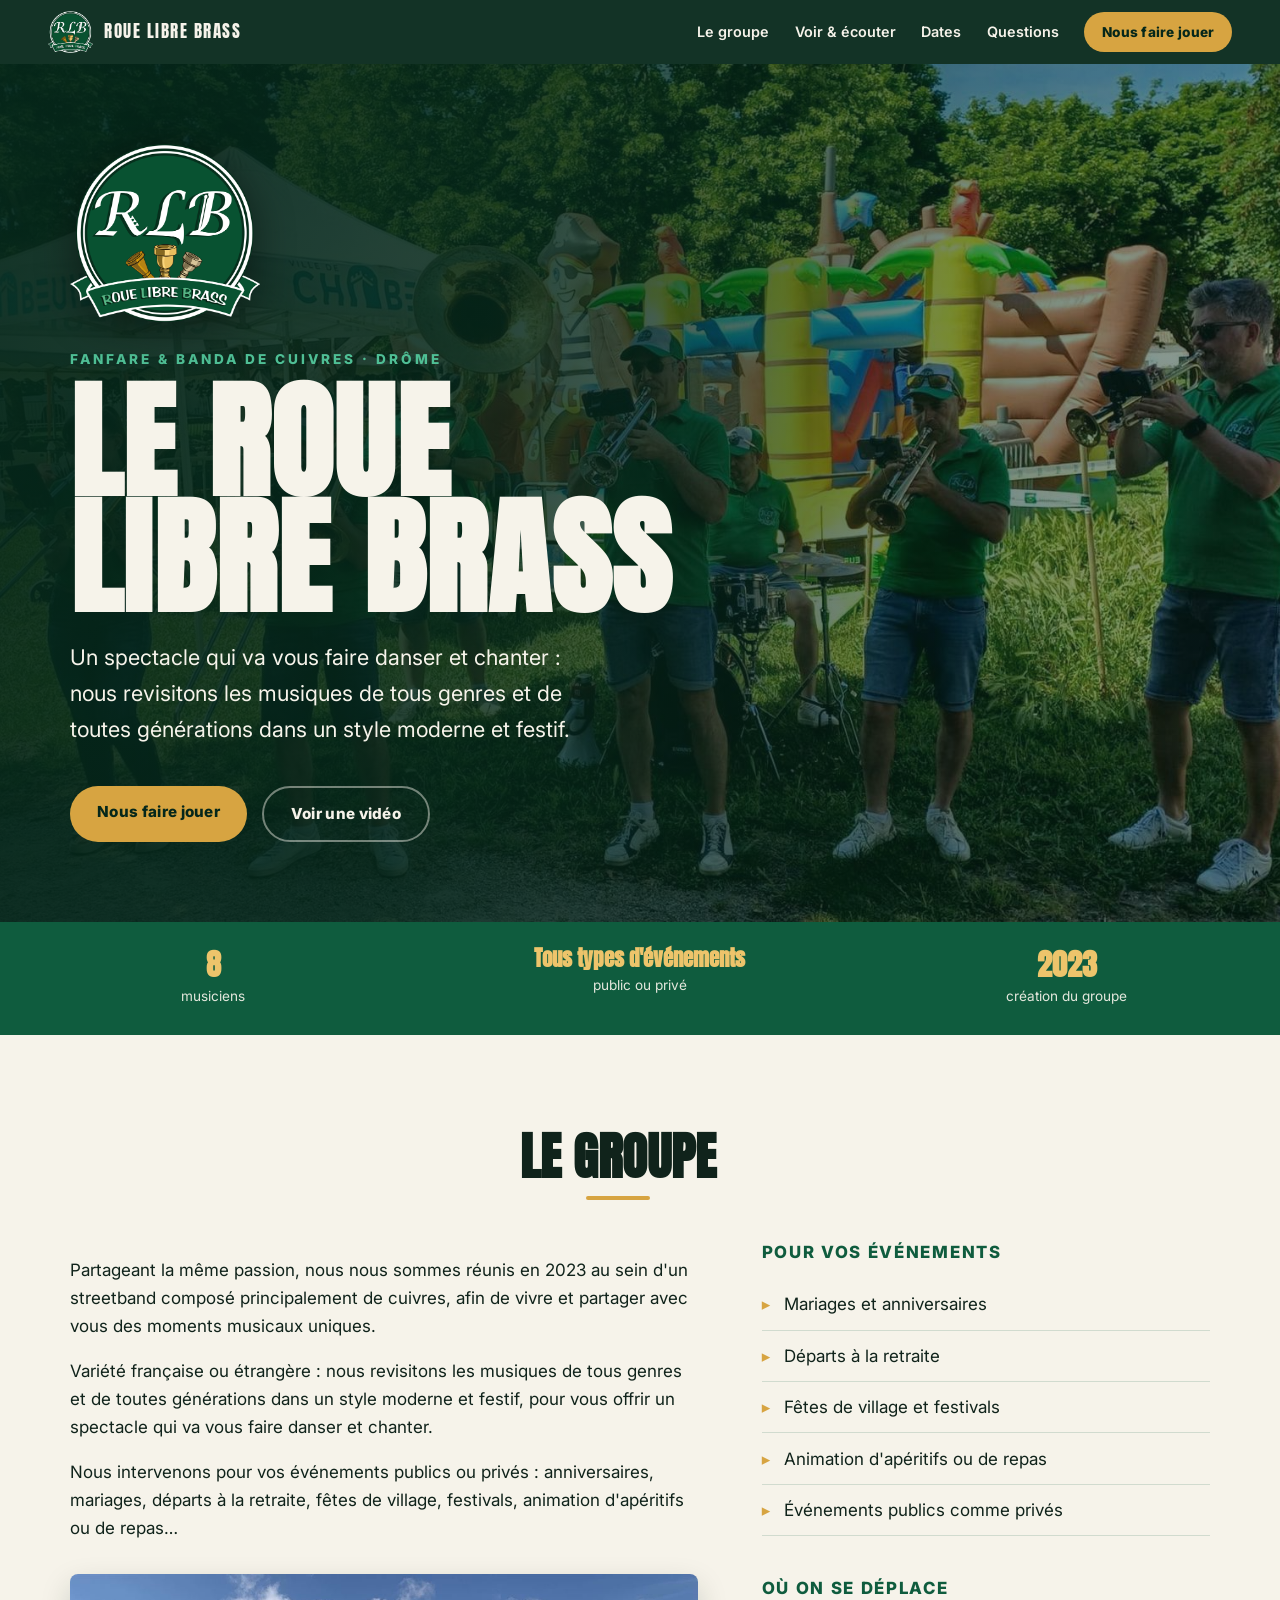
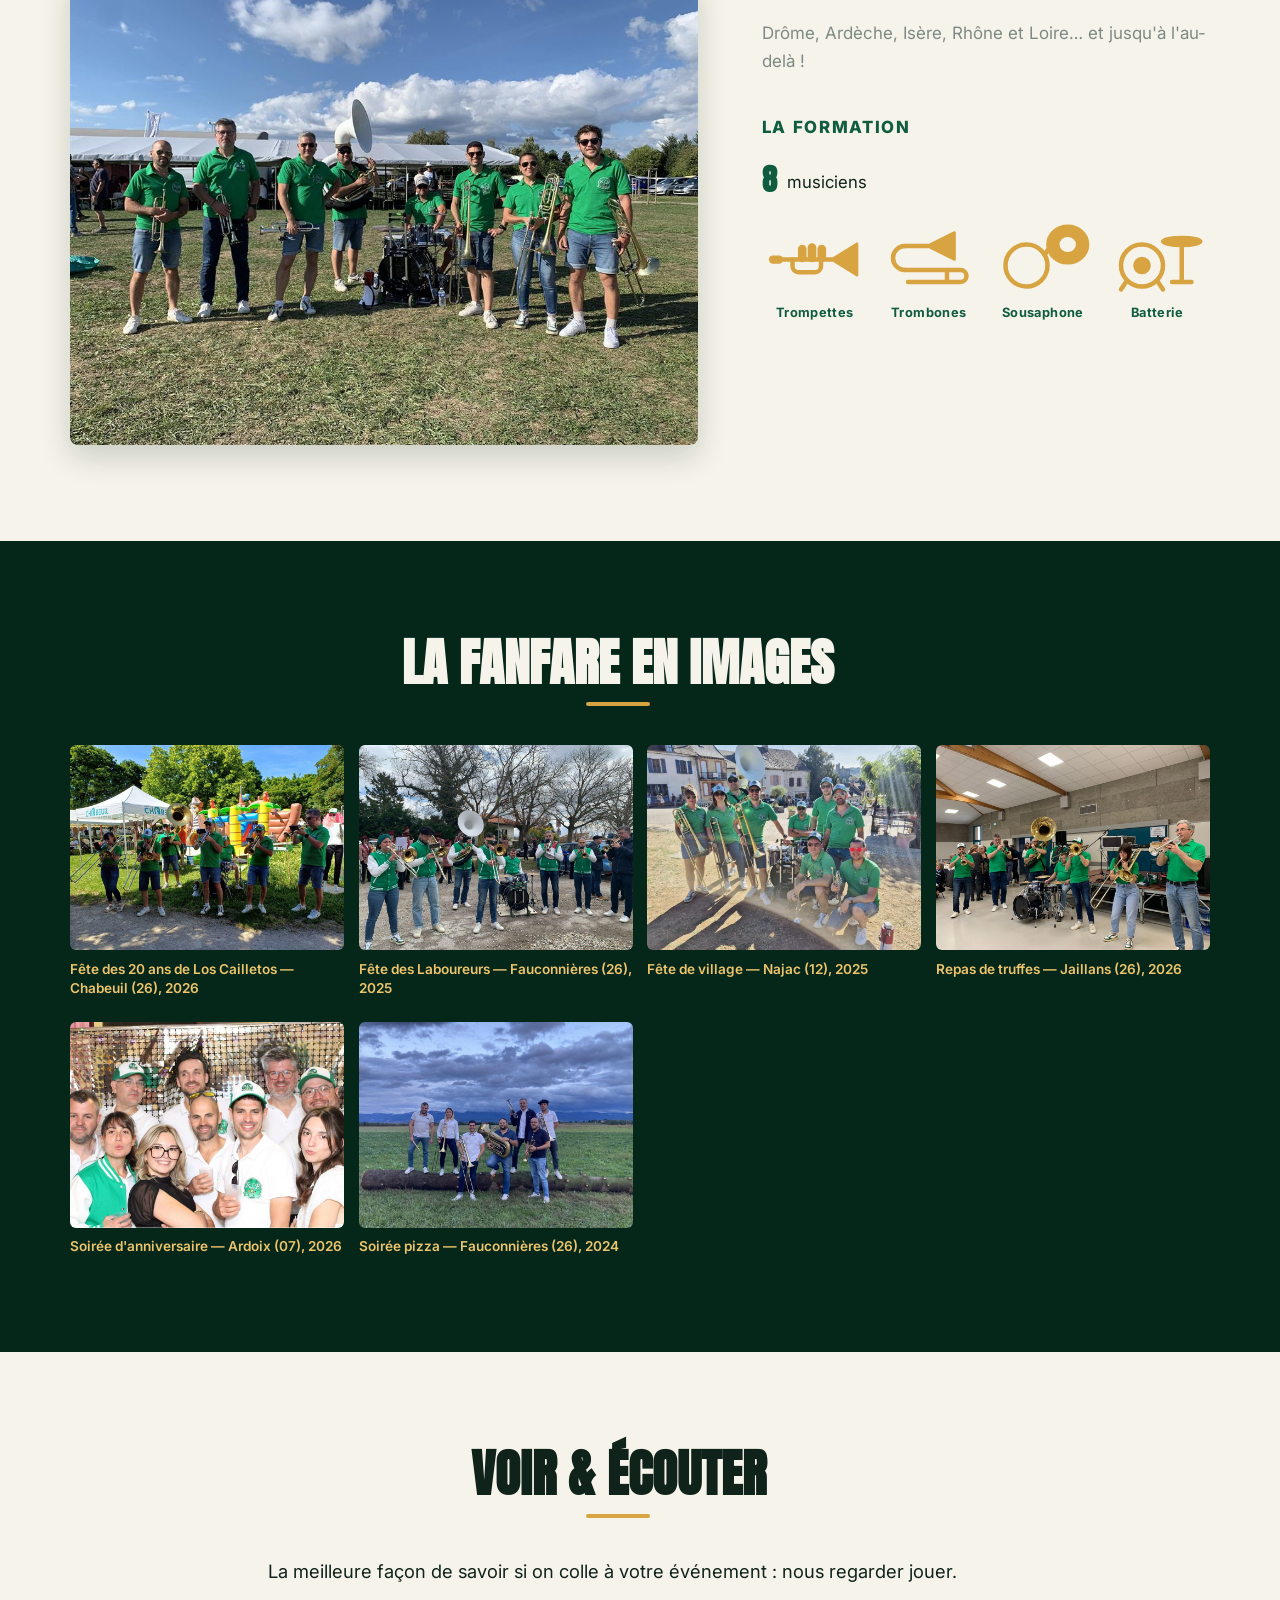
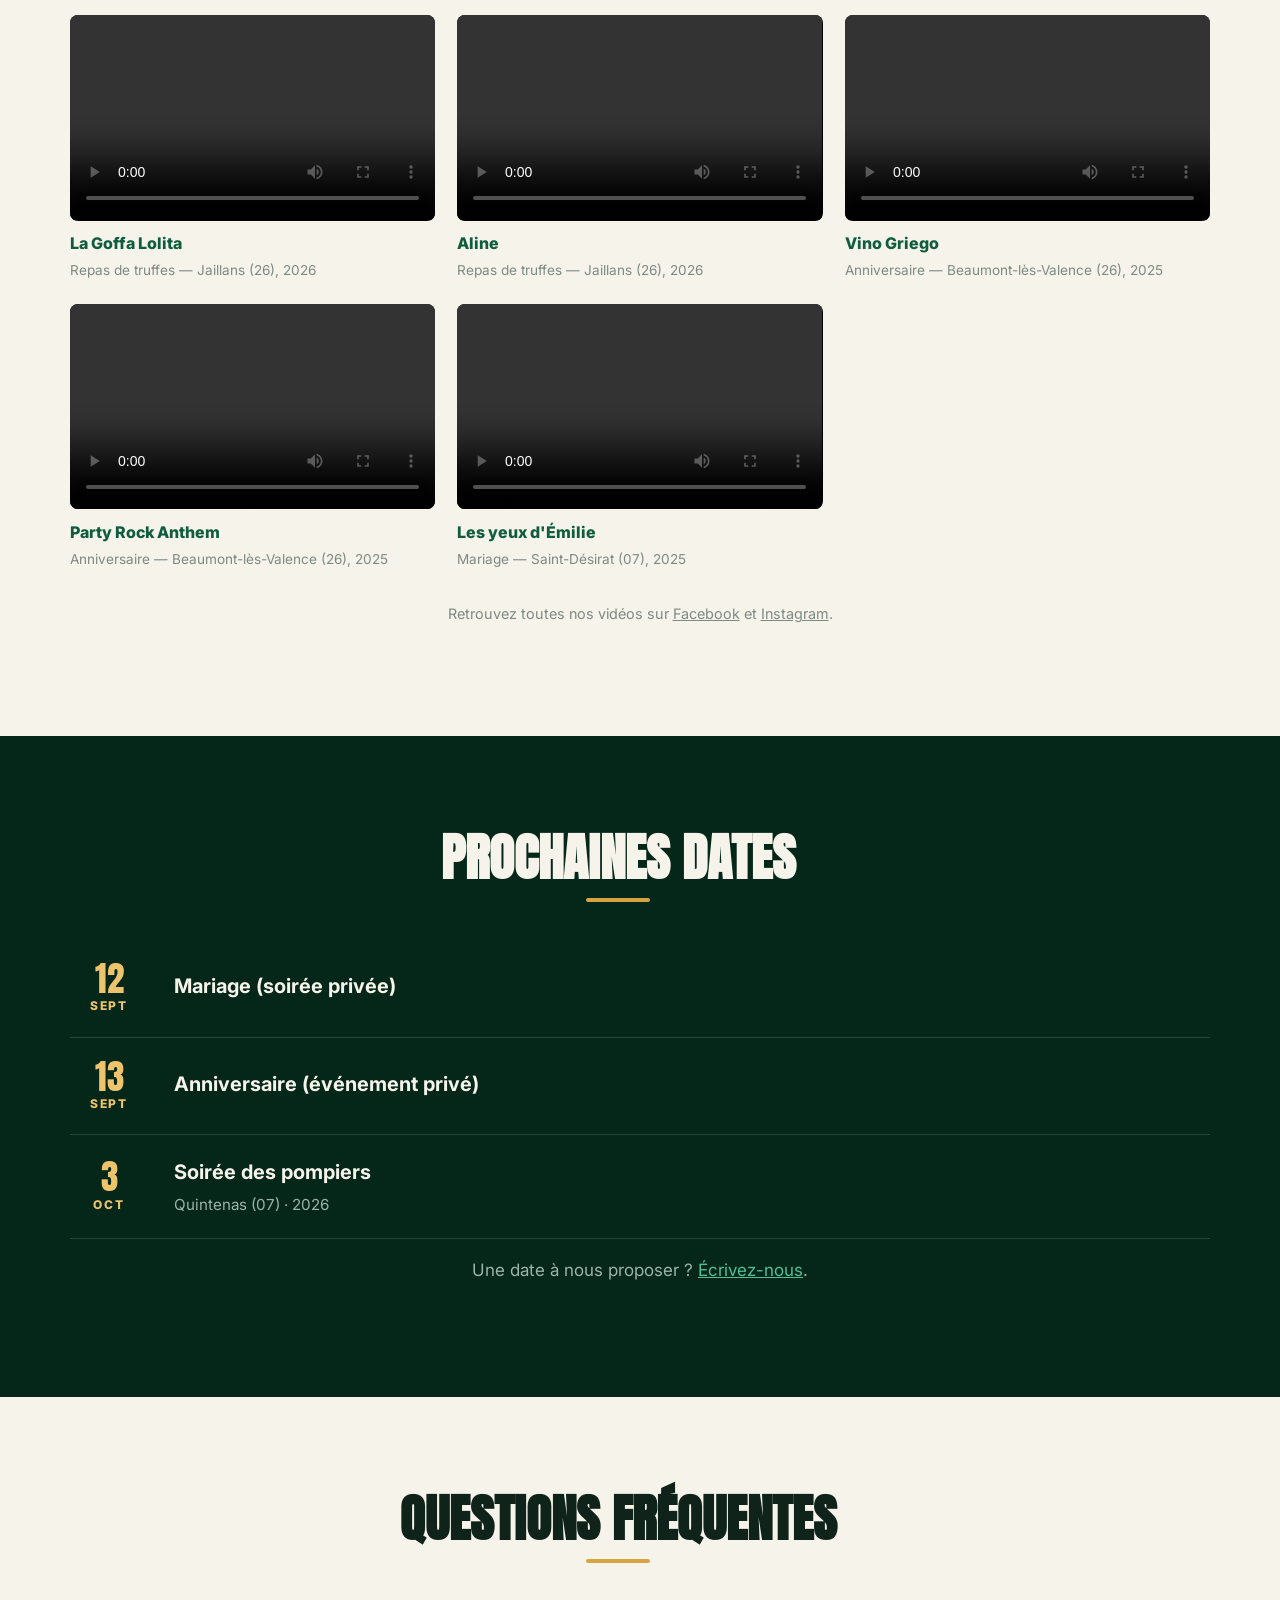
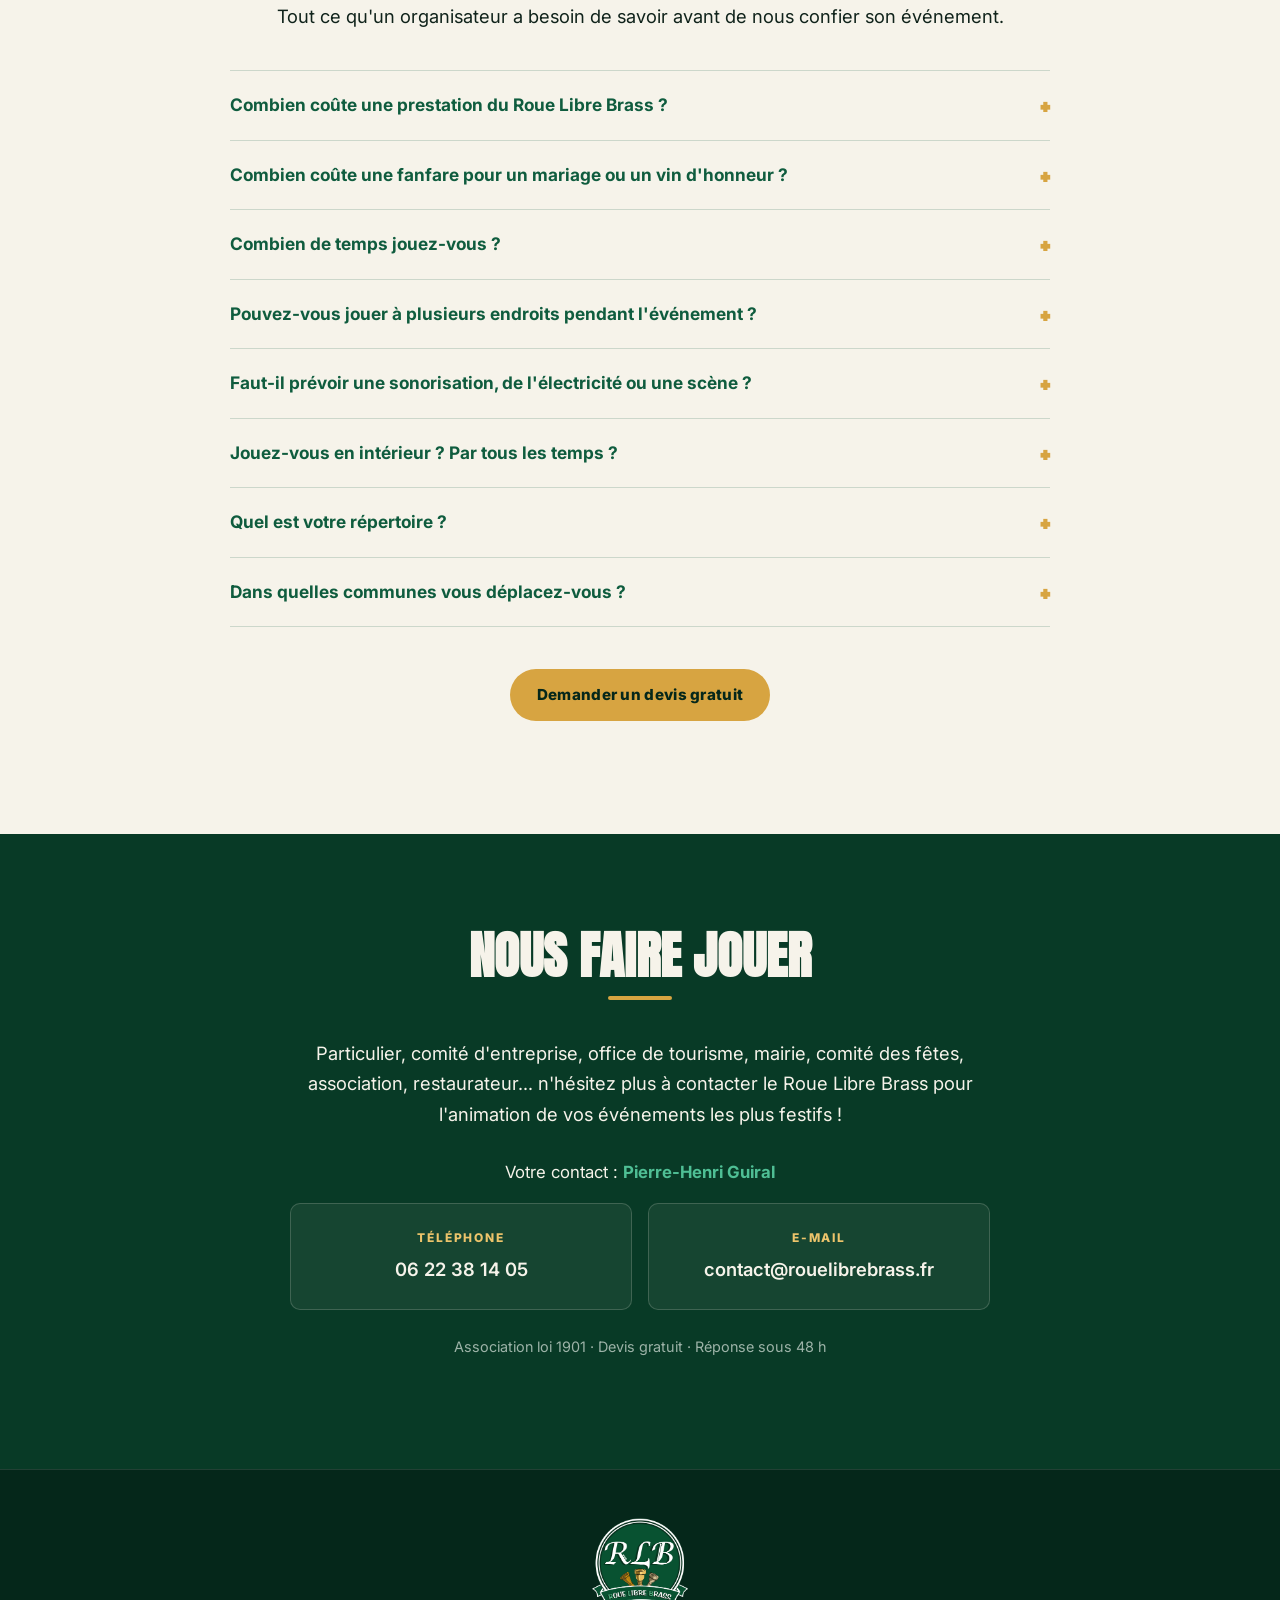
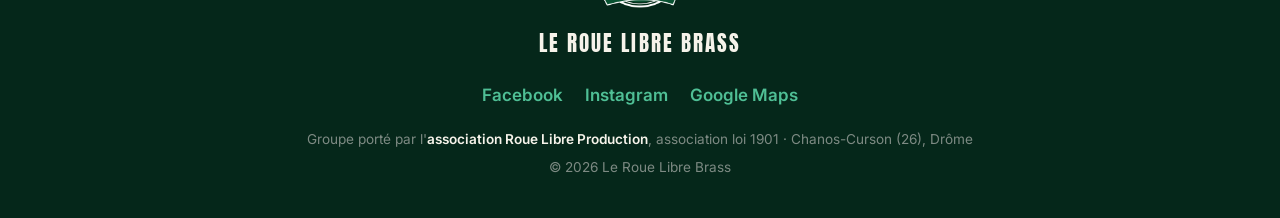
==== commit e507cc05: "Photo de Chabeuil : nom et description neutres, Los Cailletos garde en legende visible" ====
--- a/index.html
+++ b/index.html
@@ -342,8 +342,8 @@
          comprend ce que montre la photo. Le texte "alt" sert à la même chose,
          et permet aussi aux personnes malvoyantes de savoir ce qu'il y a dessus. -->
     <figure class="gallery__item">
-      <img src="images/fanfare-los-cailletos-chabeuil.jpg" width="1000" height="750" alt="La fanfare Le Roue Libre Brass en concert à la fête de Los Cailletos, à Chabeuil dans la Drôme, en 2026" loading="lazy">
-      <figcaption>Fête de Los Cailletos — Chabeuil (26), 2026</figcaption>
+      <img src="images/banda-roue-libre-brass-chabeuil.jpg" width="1000" height="750" alt="La fanfare Le Roue Libre Brass en concert à Chabeuil, dans la Drôme, en 2026" loading="lazy">
+      <figcaption>Fête des 20 ans de Los Cailletos — Chabeuil (26), 2026</figcaption>
     </figure>
     <figure class="gallery__item">
       <img src="images/fanfare-carnaval-les-fauconnieres.jpg" width="1000" height="750" alt="La fanfare Le Roue Libre Brass à la fête des Laboureurs, aux Fauconnières, dans la Drôme, en 2025" loading="lazy">
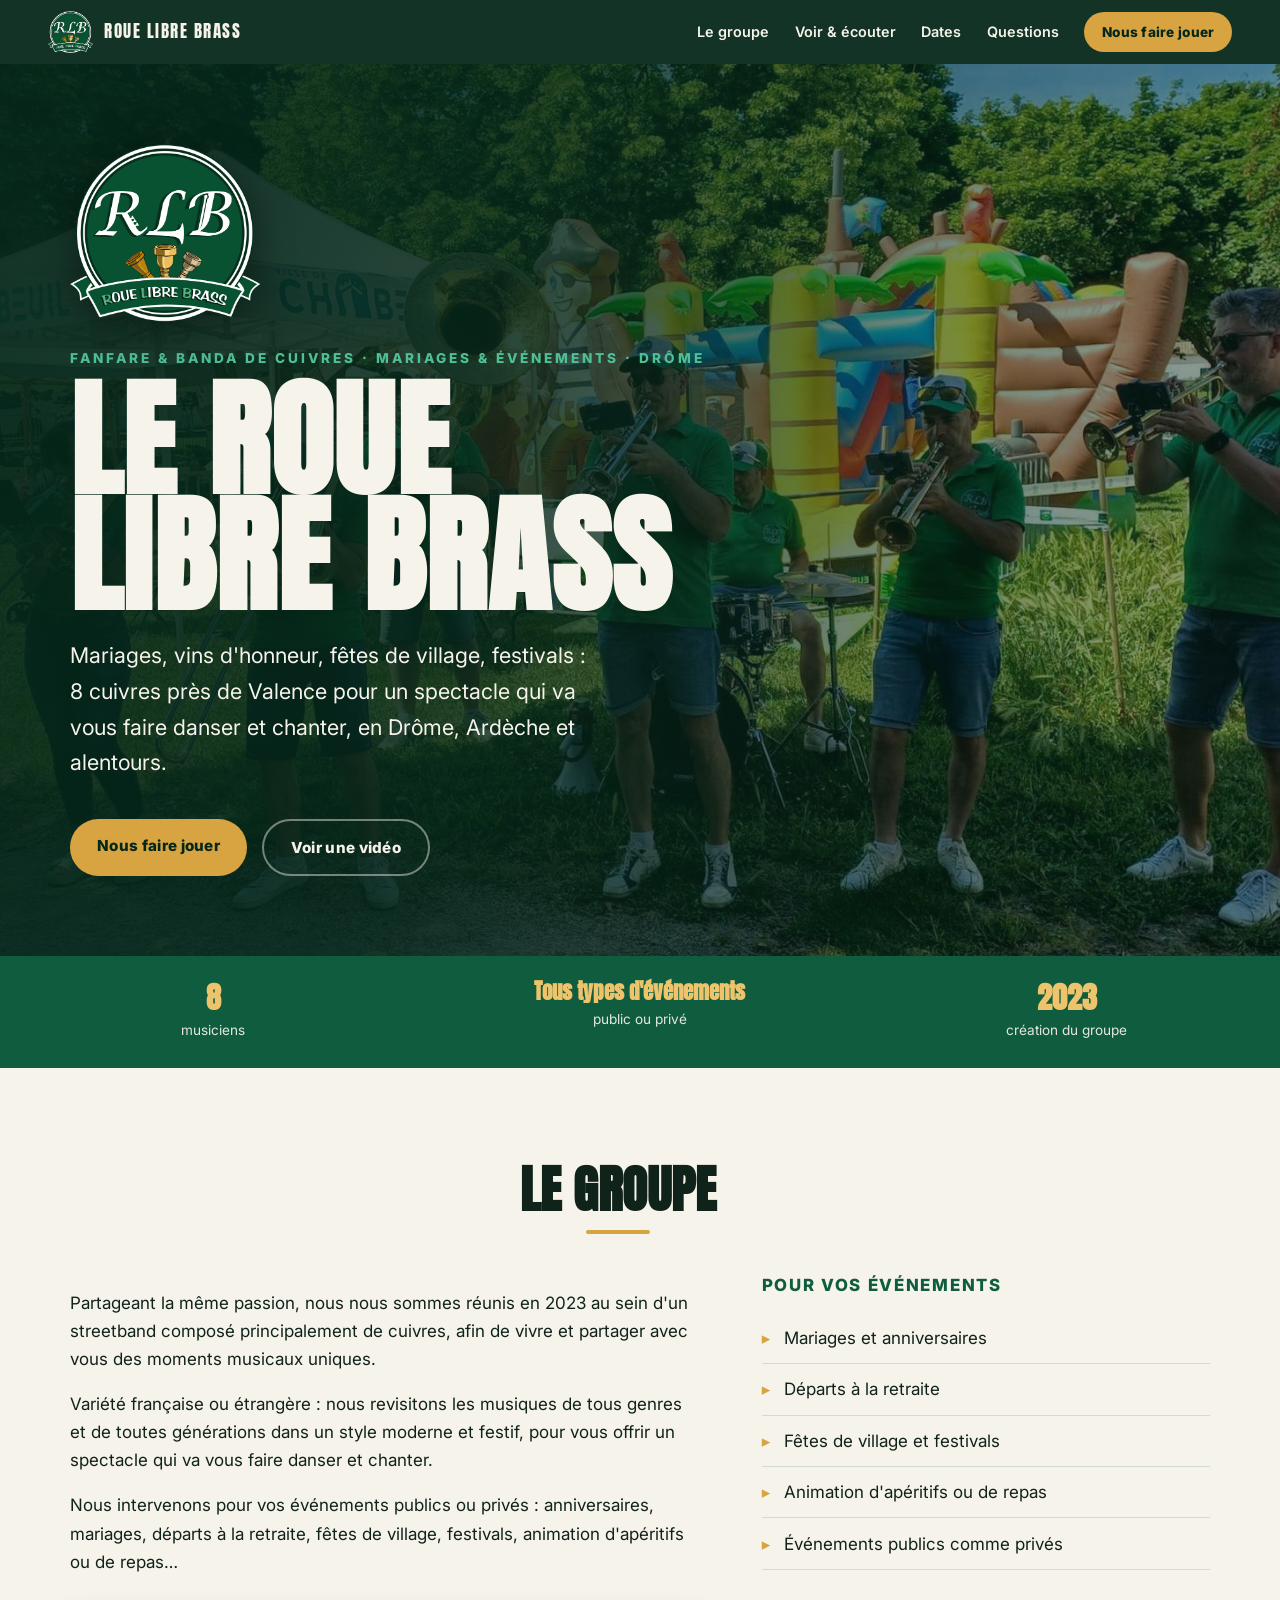
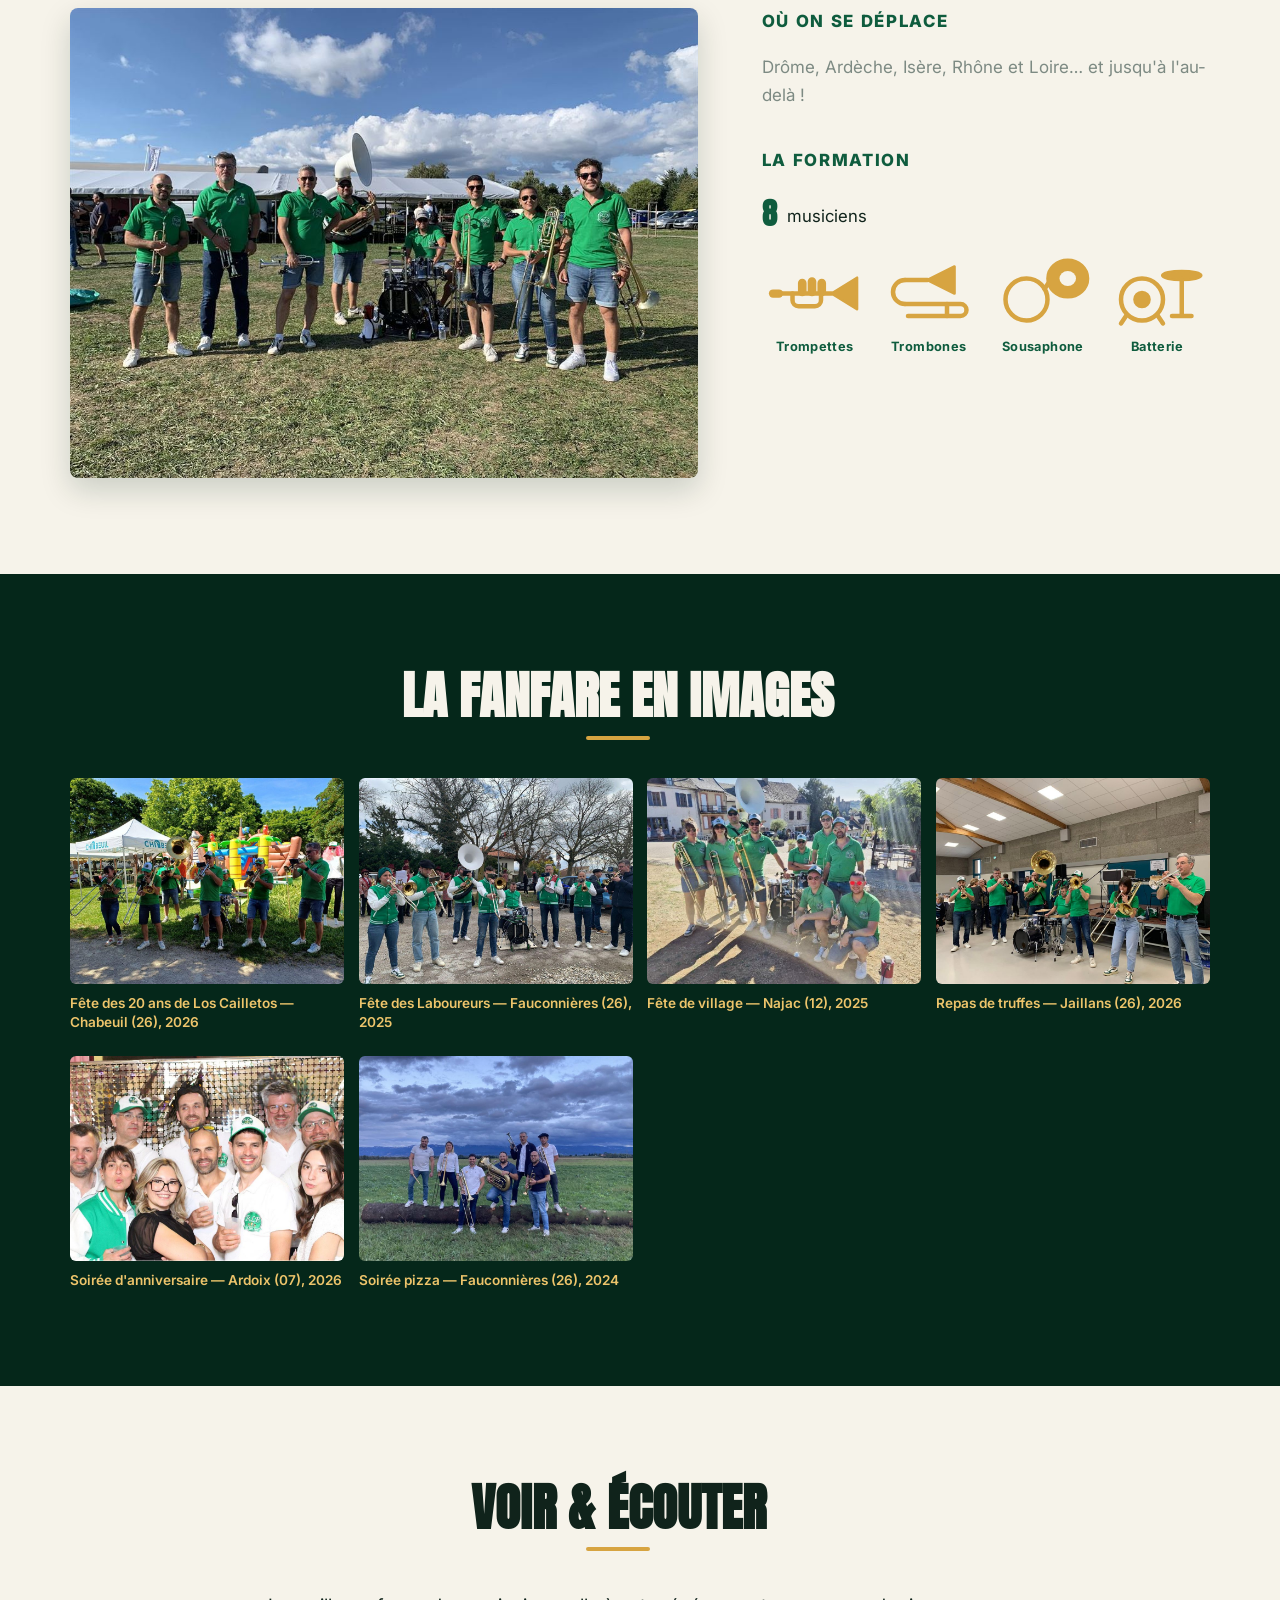
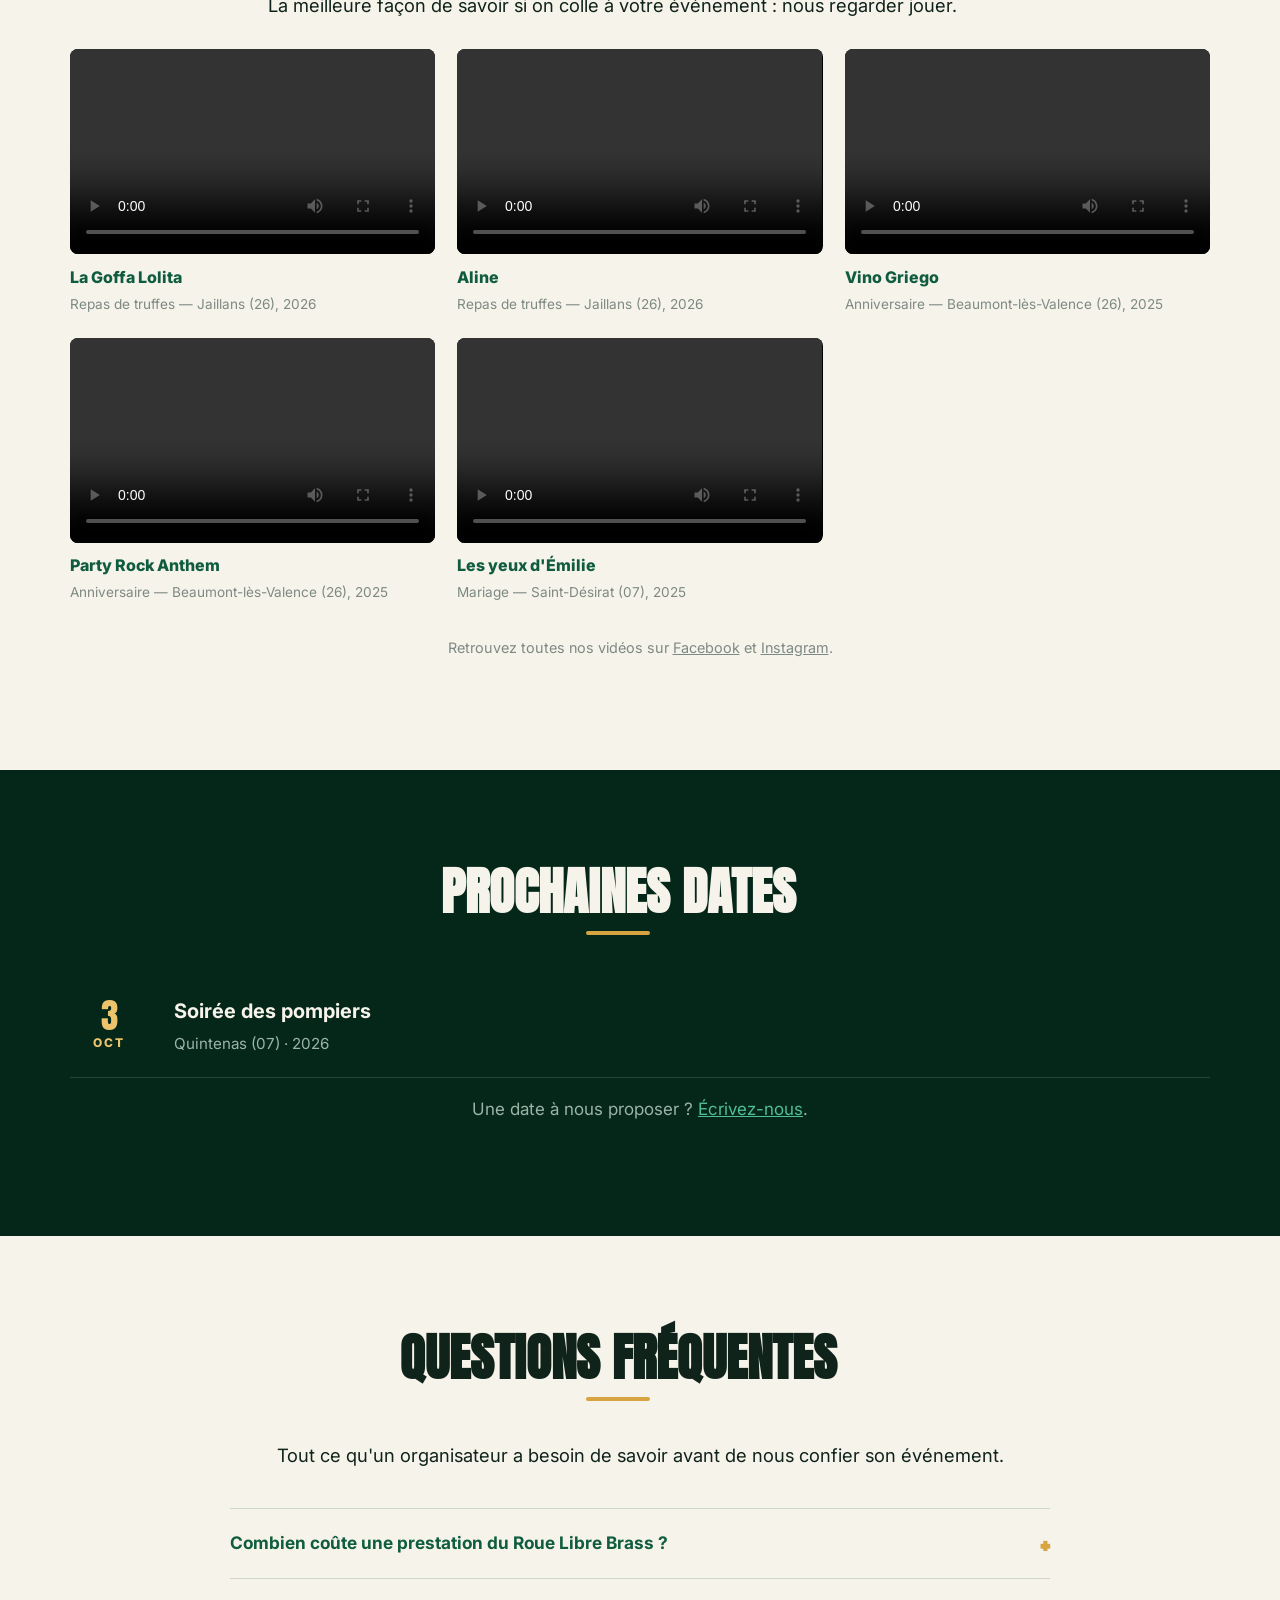
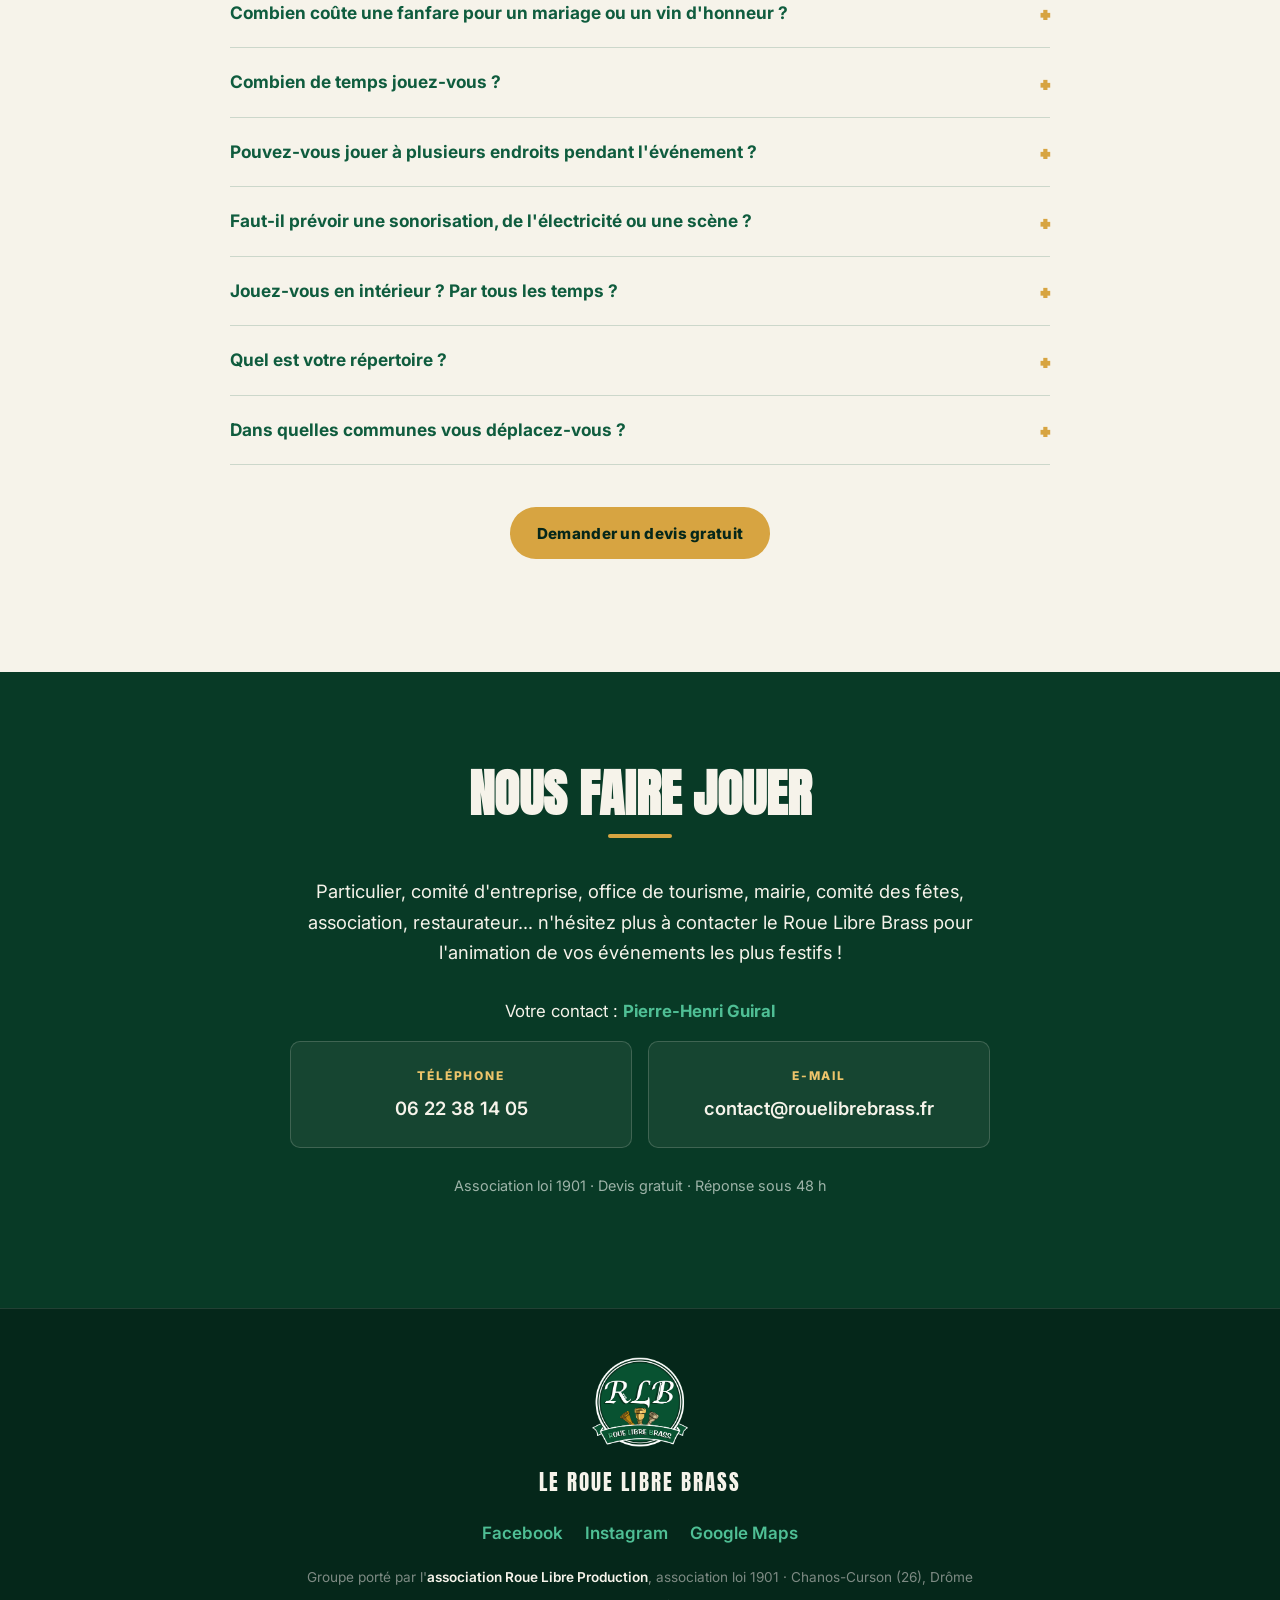
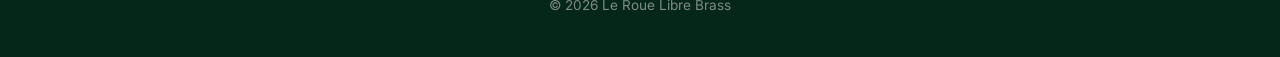
==== commit 8e5a3088: "SEO : cibler « fanfare mariage » sur la page d'accueil - titre, meta description et partage social o" ====
--- a/index.html
+++ b/index.html
@@ -8,8 +8,8 @@
      Les mots placés EN PREMIER comptent le plus. On met donc « fanfare » et
      « banda » avant le nom du groupe : c'est ce que tapent les organisateurs,
      alors que personne ne cherche « streetband ». -->
-<title>Fanfare &amp; banda en Drôme-Ardèche — Le Roue Libre Brass</title>
-<meta name="description" content="Fanfare de rue et banda de 8 cuivres basée dans la Drôme. Le Roue Libre Brass anime vos fêtes de village, mariages, festivals, apéritifs et repas en Drôme, Ardèche, Isère, Rhône et Loire.">
+<title>Fanfare mariage &amp; banda en Drôme-Ardèche — Le Roue Libre Brass</title>
+<meta name="description" content="Fanfare et banda de 8 cuivres près de Valence (Drôme). Le Roue Libre Brass anime mariages, vins d'honneur, fêtes de village et festivals en Drôme, Ardèche, Isère, Rhône et Loire. À partir de 500 €, devis sous 48 h.">
 
 <link rel="canonical" href="https://rouelibrebrass.fr/">
 
@@ -23,8 +23,8 @@
 <!-- Aperçu affiché quand on partage le lien sur Facebook, WhatsApp, etc.
      Ces adresses doivent être COMPLÈTES (https://…), sinon l'aperçu ne s'affiche pas.
      Adresses du domaine rouelibrebrass.fr. -->
-<meta property="og:title" content="Le Roue Libre Brass — Fanfare &amp; banda en Drôme-Ardèche">
-<meta property="og:description" content="Fanfare de rue et banda de 8 cuivres. Nous animons vos fêtes de village, mariages, festivals et apéritifs en Drôme, Ardèche, Isère, Rhône et Loire.">
+<meta property="og:title" content="Le Roue Libre Brass — Fanfare mariage &amp; banda en Drôme-Ardèche">
+<meta property="og:description" content="Fanfare et banda de 8 cuivres près de Valence. Nous animons mariages, vins d'honneur, fêtes de village et festivals en Drôme, Ardèche, Isère, Rhône et Loire.">
 <meta property="og:image" content="https://rouelibrebrass.fr/images/fanfare-banda-roue-libre-brass-drome.jpg">
 <meta property="og:url" content="https://rouelibrebrass.fr/">
 <meta property="og:type" content="website">
@@ -48,7 +48,7 @@
   "@id": "https://rouelibrebrass.fr/#groupe",
   "name": "Le Roue Libre Brass",
   "alternateName": ["Roue Libre Brass", "RLB"],
-  "description": "Fanfare de rue et banda composée de 8 musiciens cuivres, basée dans la Drôme. Le Roue Libre Brass revisite les musiques de toutes générations dans un style moderne et festif pour les fêtes de village, mariages, festivals, apéritifs et repas.",
+  "description": "Fanfare de rue et banda composée de 8 musiciens cuivres, basée à Chanos-Curson dans la Drôme, près de Valence. Le Roue Libre Brass revisite les musiques de toutes générations dans un style moderne et festif pour les mariages, vins d'honneur, fêtes de village, festivals, apéritifs et repas.",
   "genre": ["Fanfare", "Banda", "Brass band", "Musique festive", "Funk", "Variété"],
   "foundingDate": "2023",
   "url": "https://rouelibrebrass.fr/",
@@ -58,6 +58,8 @@
   "telephone": "+33622381405",
   "address": {
     "@type": "PostalAddress",
+    "addressLocality": "Chanos-Curson",
+    "postalCode": "26600",
     "addressRegion": "Drôme",
     "addressCountry": "FR"
   },
@@ -200,12 +202,18 @@
 <section class="hero" id="top">
   <div class="hero__inner">
     <img class="hero__logo" src="images/logo-roue-libre-brass.png" width="600" height="561" alt="Logo du Roue Libre Brass, fanfare et banda de la Drôme">
-    <p class="hero__kicker">Fanfare &amp; banda de cuivres · Drôme</p>
-    <h1 class="hero__title">LE ROUE<br>LIBRE BRASS</h1>
+    <!-- La ligne « Fanfare & banda… » fait partie du titre principal (h1) :
+         visuellement rien ne change, mais Google lit le titre de la page comme
+         « Fanfare & banda de cuivres · Mariages & événements · Drôme —
+         Le Roue Libre Brass », au lieu du seul nom du groupe. -->
+    <h1 class="hero__title">
+      <span class="hero__kicker">Fanfare &amp; banda de cuivres · Mariages &amp; événements · Drôme</span>
+      LE ROUE<br>LIBRE BRASS
+    </h1>
     <p class="hero__baseline">
-      Un spectacle qui va vous faire danser et chanter :
-      nous revisitons les musiques de tous genres et de toutes générations
-      dans un style moderne et festif.
+      Mariages, vins d'honneur, fêtes de village, festivals :
+      8 cuivres près de Valence pour un spectacle qui va vous faire
+      danser et chanter, en Drôme, Ardèche et alentours.
     </p>
     <div class="hero__actions">
       <a href="#booking" class="btn">Nous faire jouer</a>
@@ -451,18 +459,6 @@
        puis changez le jour, le mois, le titre et le lieu. -->
   <ul class="dates">
     <li class="date">
-      <div class="date__when"><span class="date__day">12</span><span class="date__month">SEPT</span></div>
-      <div class="date__what">
-        <h3>Mariage (soirée privée)</h3>
-      </div>
-    </li>
-    <li class="date">
-      <div class="date__when"><span class="date__day">13</span><span class="date__month">SEPT</span></div>
-      <div class="date__what">
-        <h3>Anniversaire (événement privé)</h3>
-      </div>
-    </li>
-    <li class="date">
       <div class="date__when"><span class="date__day">3</span><span class="date__month">OCT</span></div>
       <div class="date__what">
         <h3>Soirée des pompiers</h3>
--- a/style.css
+++ b/style.css
@@ -128,10 +128,16 @@
   filter: drop-shadow(0 6px 20px rgba(0, 0, 0, 0.45));
 }
 
+/* Cette ligne est maintenant à l'intérieur du titre principal (h1) :
+   on redonne donc explicitement la police et la hauteur de ligne du texte
+   courant, sinon elle hériterait de l'énorme police du titre. */
 .hero__kicker {
+  display: block;
   margin: 0 0 0.9rem;
+  font-family: "Inter", system-ui, sans-serif;
   font-size: 0.85rem;
   font-weight: 800;
+  line-height: 1.5;
   letter-spacing: 0.22em;
   text-transform: uppercase;
   color: var(--menthe);
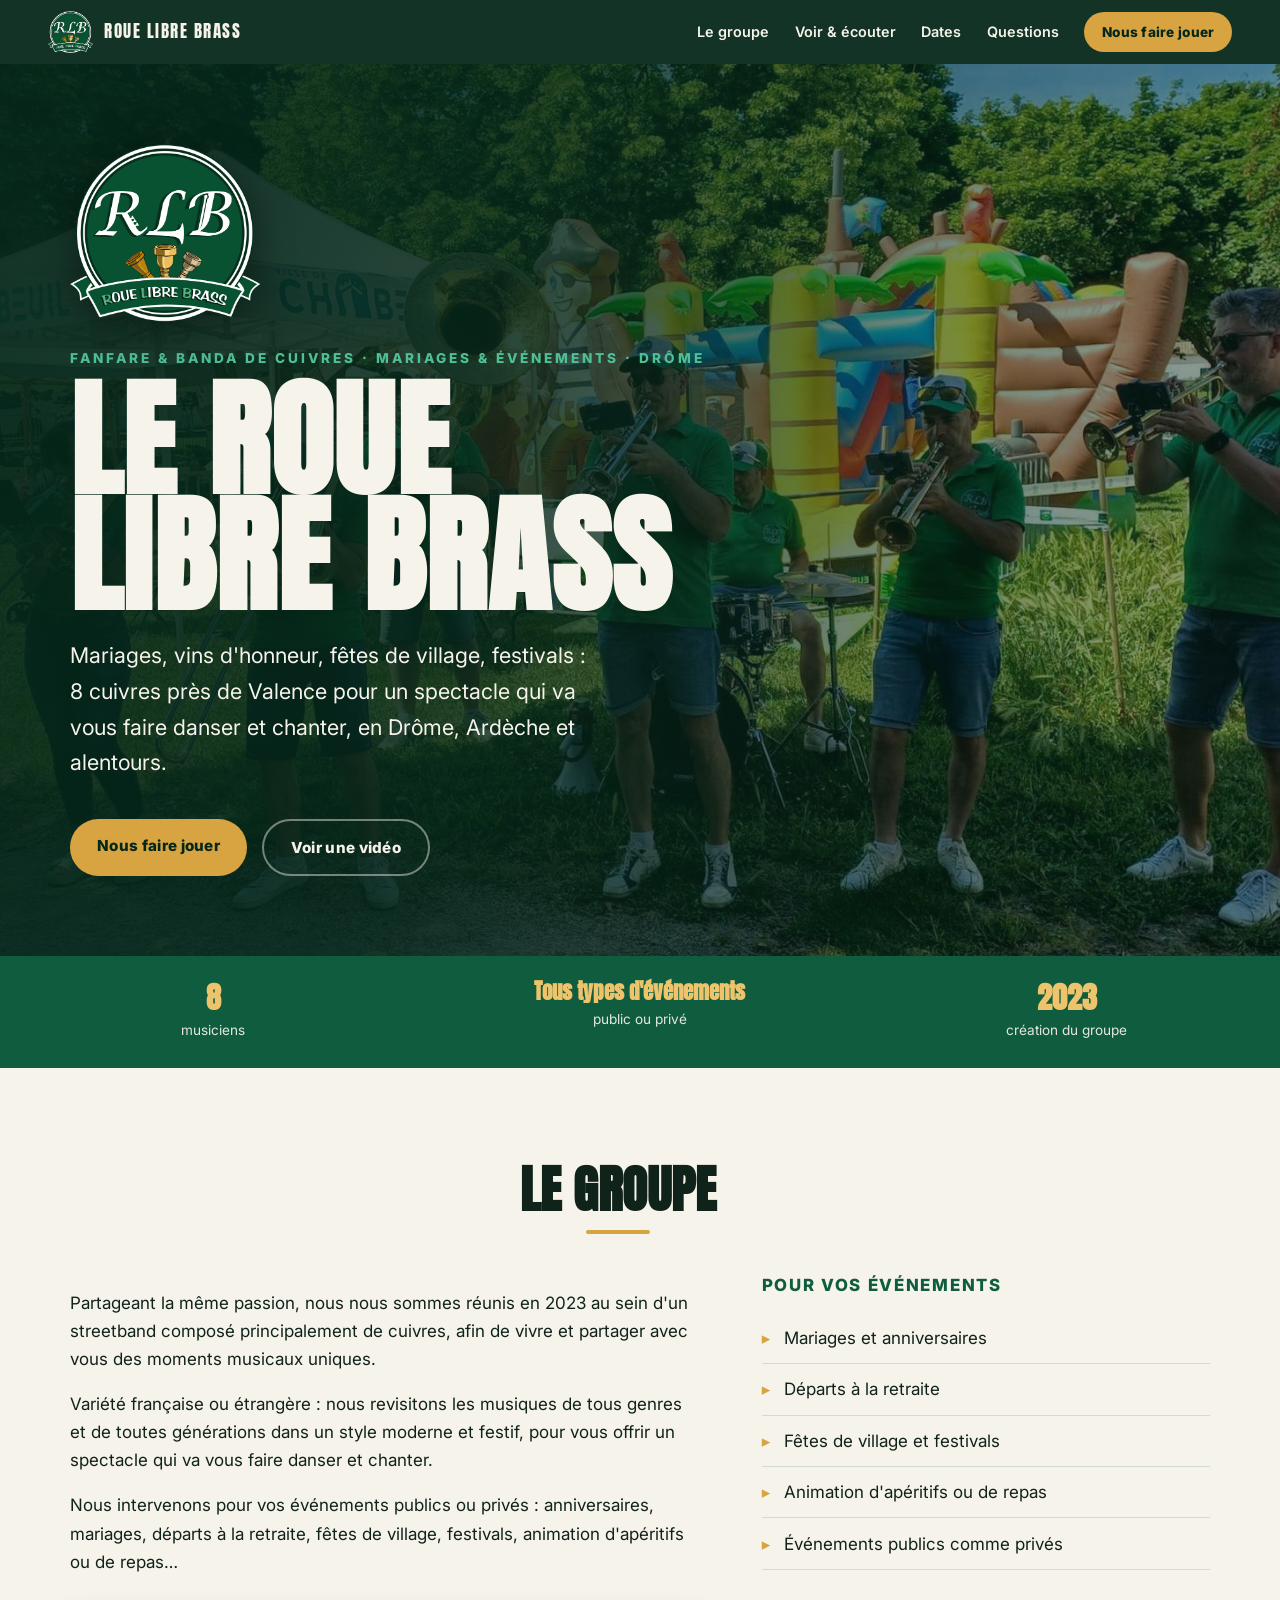
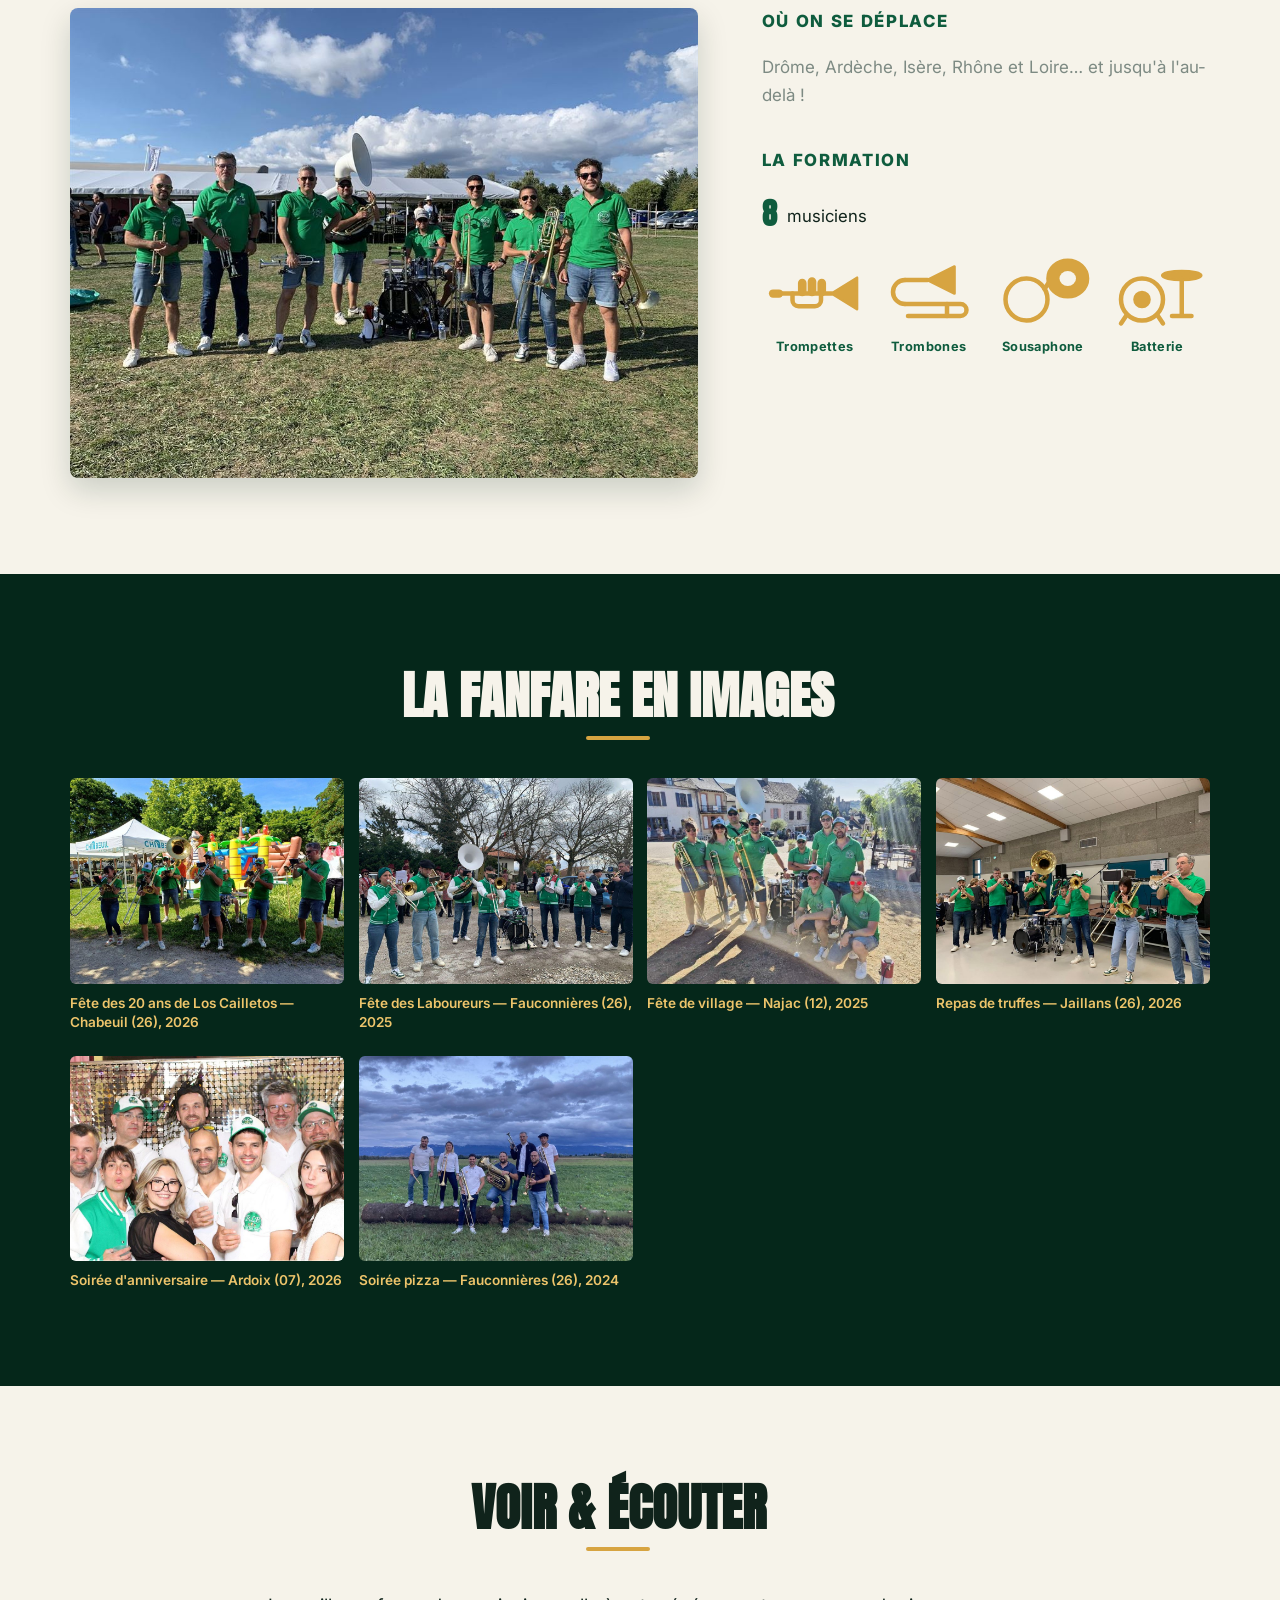
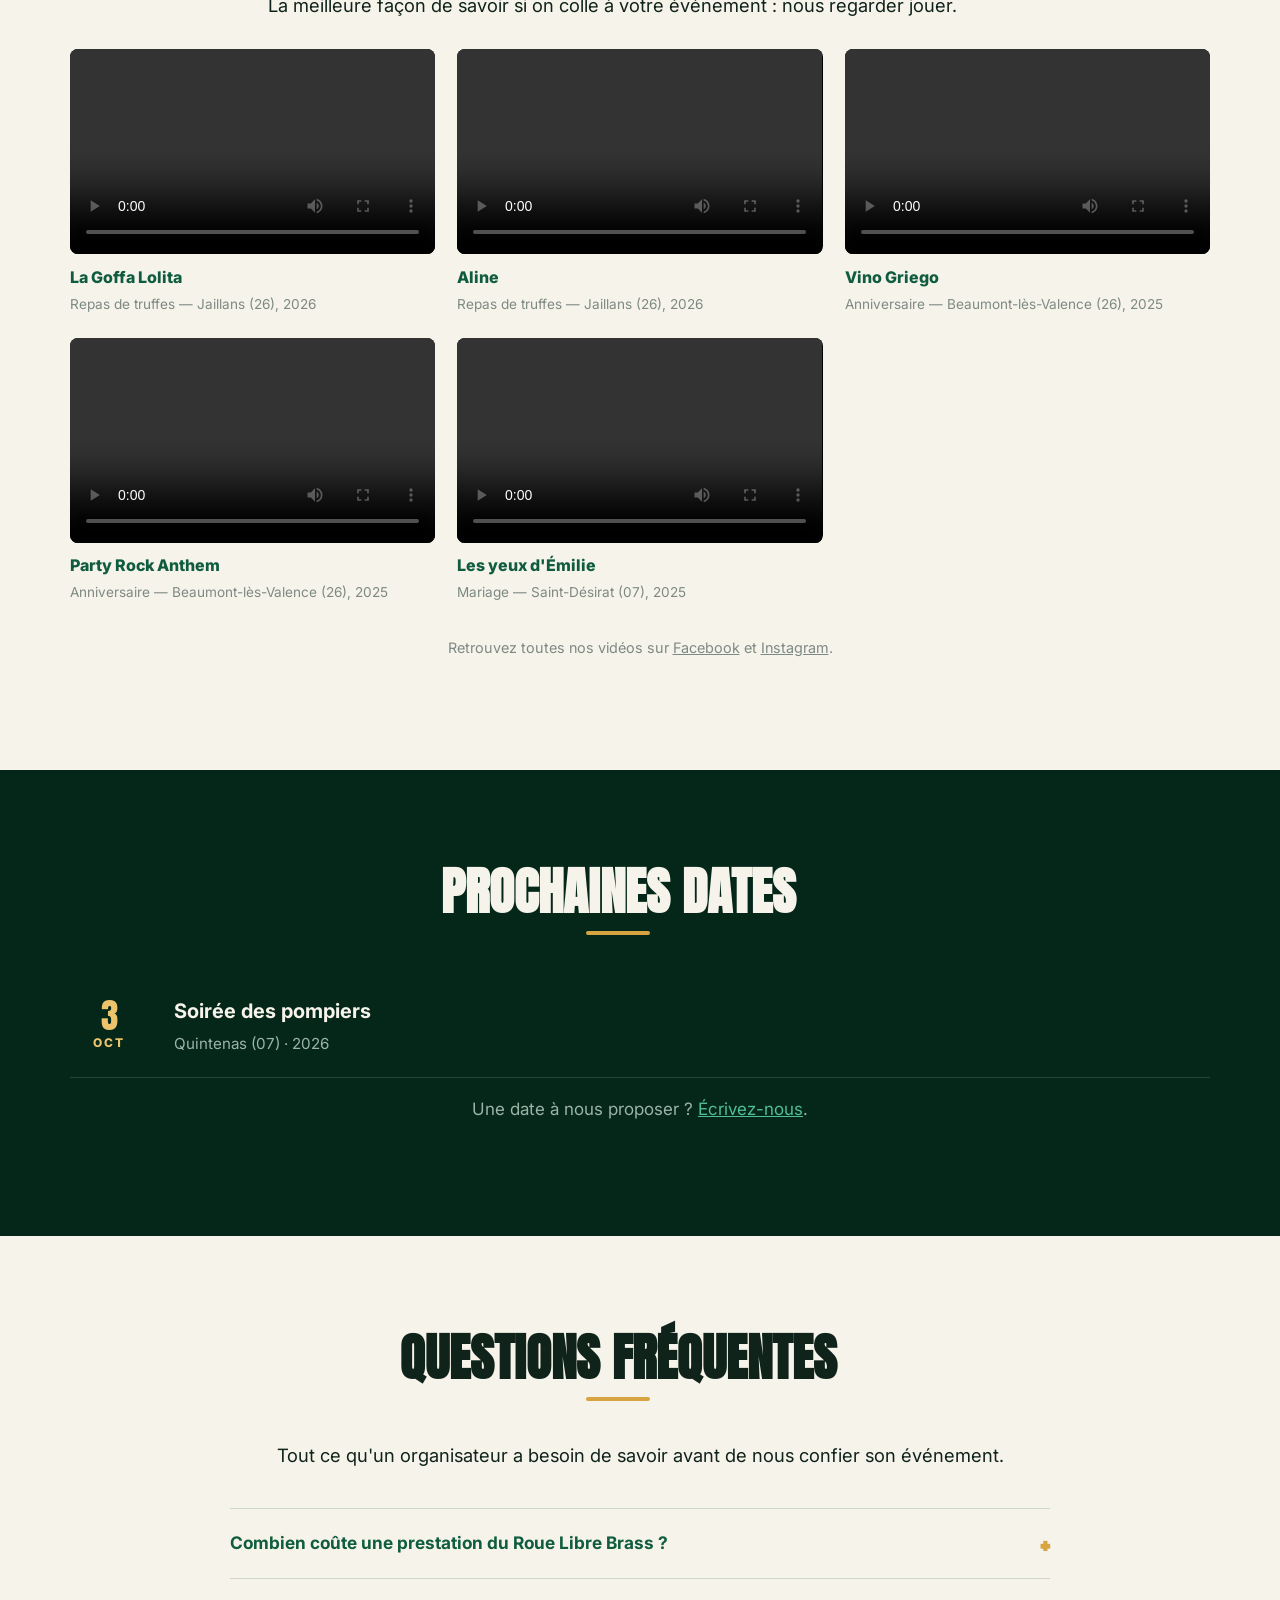
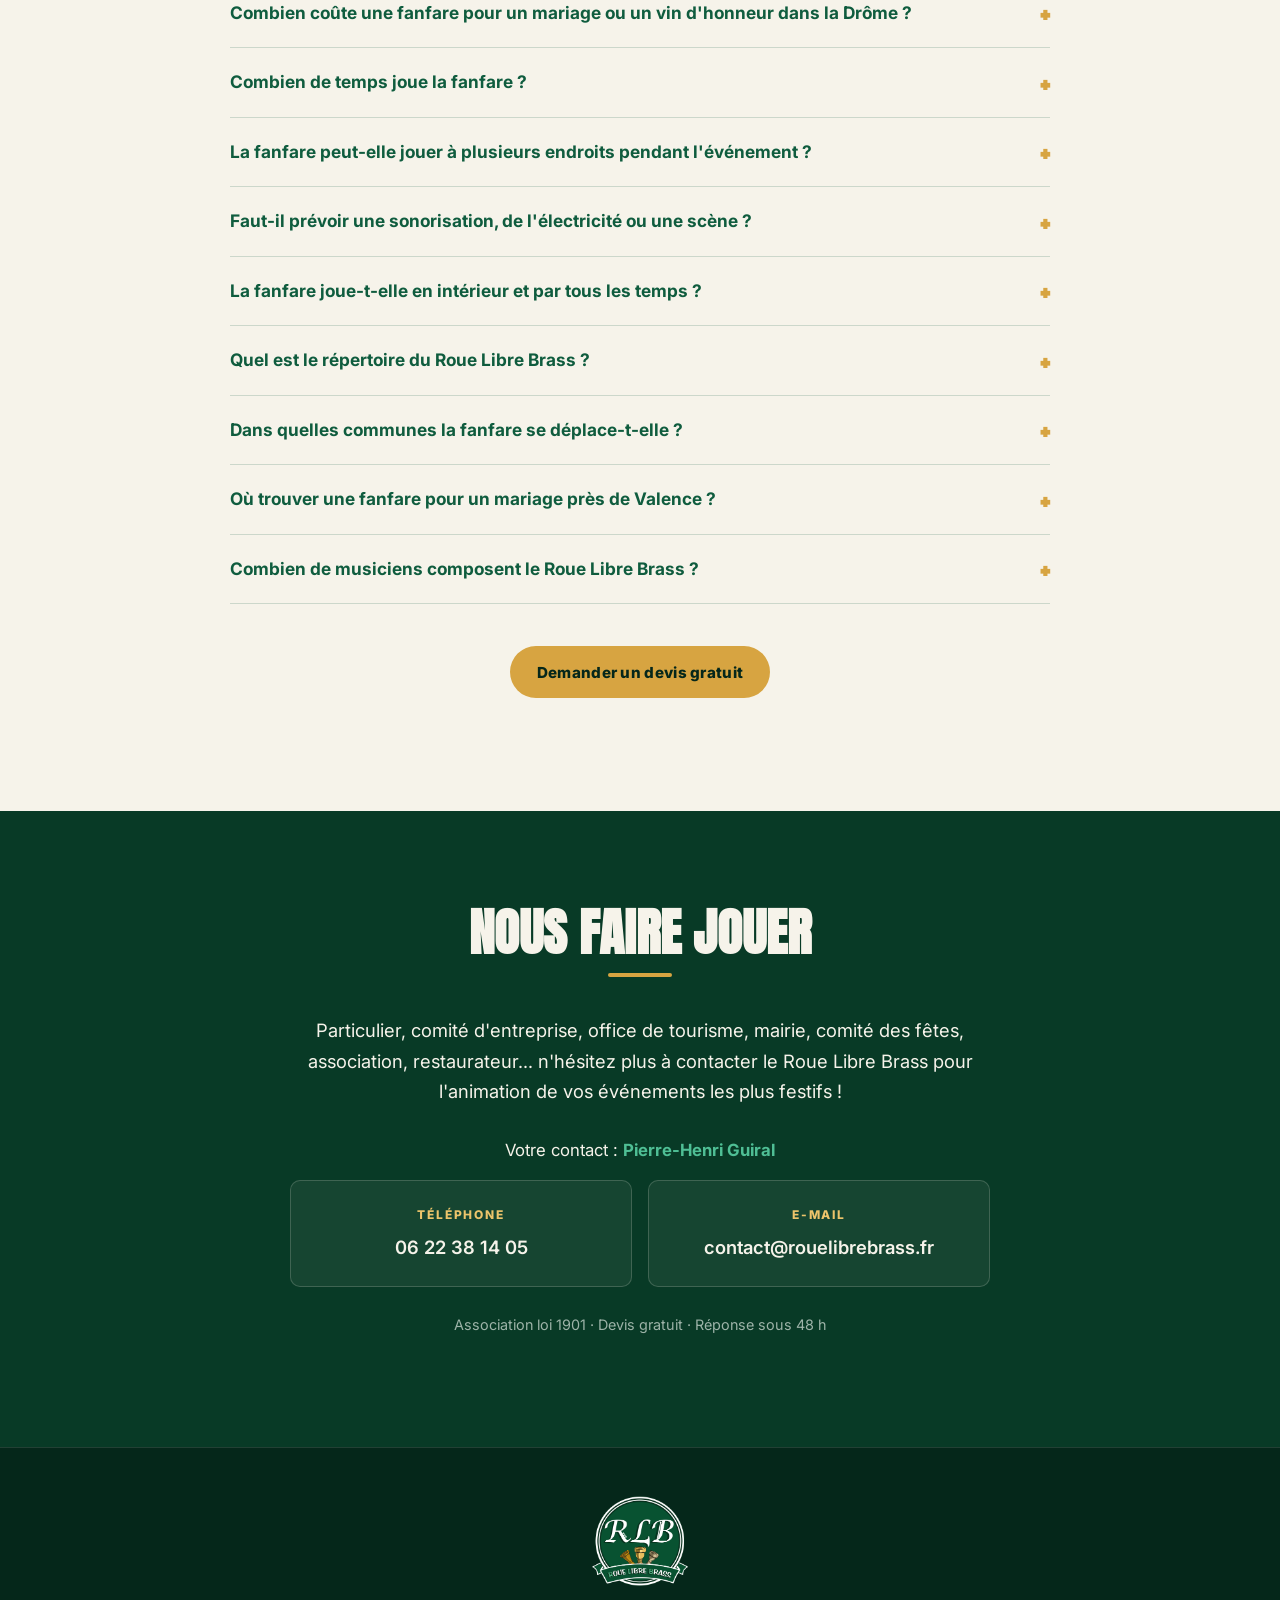
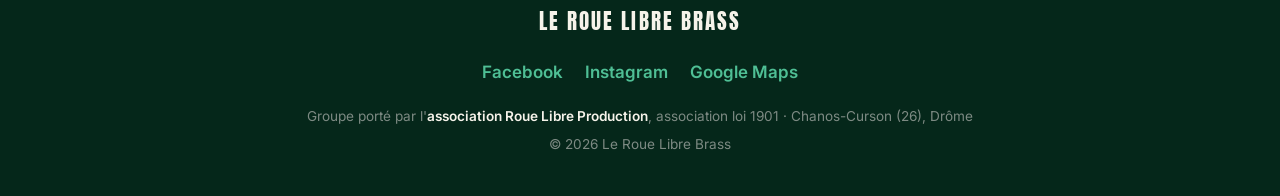
==== commit d07f37b6: "SEO : FAQ reformulée comme les recherches réelles - deux nouvelles questions : « Où trouver une fanf" ====
--- a/index.html
+++ b/index.html
@@ -123,7 +123,7 @@
     },
     {
       "@type": "Question",
-      "name": "Combien coûte une fanfare pour un mariage ou un vin d'honneur ?",
+      "name": "Combien coûte une fanfare pour un mariage ou un vin d'honneur dans la Drôme ?",
       "acceptedAnswer": {
         "@type": "Answer",
         "text": "À partir de 690 € pour l'animation d'un vin d'honneur. Ce tarif est supérieur à celui d'un autre événement, et c'est assumé : un mariage ne se rejoue pas, nous nous engageons sur un effectif complet et sur une exigence de qualité à la hauteur de la journée. Nous sommes à l'écoute de vos demandes particulières : un morceau précis à l'arrivée des mariés, une entrée en salle à accompagner, un timing à tenir entre la cérémonie et le repas. Nous les préparons ensemble en amont pour voir ce qu'il est possible de faire, et c'est compris dans le tarif. Pour un vin d'honneur, nous privilégions notre registre feutré aux accents jazzy, qui installe une ambiance sans couvrir les conversations."
@@ -174,7 +174,23 @@
       "name": "Dans quelles communes la fanfare se déplace-t-elle ?",
       "acceptedAnswer": {
         "@type": "Answer",
-        "text": "Basés dans la Drôme, nous rayonnons sur la Drôme, l'Ardèche, l'Isère, le Rhône et la Loire. Nous avons déjà joué à Chabeuil, Bourg-de-Péage, Alixan, Châteauneuf-sur-Isère, Beaumont-lès-Valence, Saint-Marcel-lès-Valence, Chanos-Curson, La Roche-de-Glun, Montboucher-sur-Jabron, Jaillans, Hostun, Fauconnières, Saint-Thomas-en-Royans, Tournon-sur-Rhône, Ardoix, Saint-Désirat, Fitilieu, La Rivière et Najac."
+        "text": "Nous sommes basés à Chanos-Curson, dans la Drôme, entre Tain-l'Hermitage et Romans-sur-Isère, à une vingtaine de kilomètres de Valence, et nous rayonnons sur la Drôme, l'Ardèche, l'Isère, le Rhône et la Loire. Nous avons déjà joué à Chabeuil, Bourg-de-Péage, Alixan, Châteauneuf-sur-Isère, Beaumont-lès-Valence, Saint-Marcel-lès-Valence, Chanos-Curson, La Roche-de-Glun, Montboucher-sur-Jabron, Jaillans, Hostun, Fauconnières, Saint-Thomas-en-Royans, Tournon-sur-Rhône, Ardoix, Saint-Désirat, Fitilieu, La Rivière et Najac."
+      }
+    },
+    {
+      "@type": "Question",
+      "name": "Où trouver une fanfare pour un mariage près de Valence ?",
+      "acceptedAnswer": {
+        "@type": "Answer",
+        "text": "Le Roue Libre Brass répète à Chanos-Curson, à une vingtaine de kilomètres de Valence : la plupart des domaines et salles de réception de l'agglomération sont à moins de trente minutes. Nous intervenons régulièrement autour de Valence, Romans-sur-Isère, Châteauneuf-sur-Isère, Tain-l'Hermitage, Tournon-sur-Rhône, Chabeuil et Bourg-de-Péage, et plus largement dans toute la Drôme et l'Ardèche. Les éventuels frais de déplacement sont annoncés dans le devis."
+      }
+    },
+    {
+      "@type": "Question",
+      "name": "Combien de musiciens composent le Roue Libre Brass ?",
+      "acceptedAnswer": {
+        "@type": "Answer",
+        "text": "8 musiciens : 3 trompettes, 3 trombones, un sousaphone et une batterie. Un effectif assez étoffé pour remplir une place de village, et assez souple pour jouer dans une cour ou une salle de réception."
       }
     }
   ]
@@ -506,7 +522,7 @@
     </details>
 
     <details class="faq__item">
-      <summary>Combien coûte une fanfare pour un mariage ou un vin d'honneur ?</summary>
+      <summary>Combien coûte une fanfare pour un mariage ou un vin d'honneur dans la Drôme ?</summary>
       <div class="faq__answer">
         <p class="faq__prix">À partir de <strong>690 €</strong></p>
         <p>
@@ -530,7 +546,7 @@
     </details>
 
     <details class="faq__item">
-      <summary>Combien de temps jouez-vous ?</summary>
+      <summary>Combien de temps joue la fanfare ?</summary>
       <div class="faq__answer">
         <p>
           Nous jouons par <strong>séquences de 30 minutes</strong>, entrecoupées de pauses,
@@ -545,7 +561,7 @@
     </details>
 
     <details class="faq__item">
-      <summary>Pouvez-vous jouer à plusieurs endroits pendant l'événement ?</summary>
+      <summary>La fanfare peut-elle jouer à plusieurs endroits pendant l'événement ?</summary>
       <div class="faq__answer">
         <p>
           Oui, et c'est même l'un de nos atouts. <strong>Nous sommes très mobiles</strong> :
@@ -580,7 +596,7 @@
     </details>
 
     <details class="faq__item">
-      <summary>Jouez-vous en intérieur ? Par tous les temps ?</summary>
+      <summary>La fanfare joue-t-elle en intérieur et par tous les temps ?</summary>
       <div class="faq__answer">
         <p>
           Nous jouons <strong>en intérieur comme en extérieur, et en toute saison</strong>.
@@ -596,7 +612,7 @@
     </details>
 
     <details class="faq__item">
-      <summary>Quel est votre répertoire ?</summary>
+      <summary>Quel est le répertoire du Roue Libre Brass ?</summary>
       <div class="faq__answer">
         <p>
           Trois registres, que nous dosons selon le moment de votre événement.
@@ -623,12 +639,15 @@
     </details>
 
     <details class="faq__item">
-      <summary>Dans quelles communes vous déplacez-vous ?</summary>
-      <div class="faq__answer">
-        <p>
-          Nous sommes basés dans la <strong>Drôme</strong> et rayonnons sur la Drôme,
-          l'<strong>Ardèche</strong>, l'<strong>Isère</strong>, le <strong>Rhône</strong>
-          et la <strong>Loire</strong>. Au-delà, cela reste ouvert à la discussion.
+      <summary>Dans quelles communes la fanfare se déplace-t-elle ?</summary>
+      <div class="faq__answer">
+        <p>
+          Nous sommes basés à <strong>Chanos-Curson</strong>, dans la
+          <strong>Drôme</strong>, entre Tain-l'Hermitage et Romans-sur-Isère, à une
+          vingtaine de kilomètres de <strong>Valence</strong>. Nous rayonnons sur la
+          Drôme, l'<strong>Ardèche</strong>, l'<strong>Isère</strong>, le
+          <strong>Rhône</strong> et la <strong>Loire</strong>. Au-delà, cela reste
+          ouvert à la discussion.
         </p>
         <p>
           Nous avons déjà joué à Chabeuil, Bourg-de-Péage, Alixan, Châteauneuf-sur-Isère,
@@ -636,6 +655,35 @@
           Montboucher-sur-Jabron, Jaillans, Hostun, Fauconnières et Saint-Thomas-en-Royans dans la Drôme ; à Tournon-sur-Rhône,
           Ardoix et Saint-Désirat en Ardèche ; à Fitilieu et La Rivière en Isère ;
           et jusqu'à Najac, dans l'Aveyron.
+        </p>
+      </div>
+    </details>
+
+    <details class="faq__item">
+      <summary>Où trouver une fanfare pour un mariage près de Valence ?</summary>
+      <div class="faq__answer">
+        <p>
+          Nous répétons à <strong>Chanos-Curson</strong>, à une vingtaine de kilomètres
+          de <strong>Valence</strong> : la plupart des domaines et salles de réception
+          de l'agglomération sont à moins de trente minutes de chez nous.
+        </p>
+        <p>
+          Nous intervenons régulièrement autour de Valence, Romans-sur-Isère,
+          Châteauneuf-sur-Isère, Tain-l'Hermitage, Tournon-sur-Rhône, Chabeuil et
+          Bourg-de-Péage — et plus largement dans toute la Drôme et l'Ardèche.
+          Les éventuels frais de déplacement sont annoncés dans le devis : pas de
+          mauvaise surprise le jour J.
+        </p>
+      </div>
+    </details>
+
+    <details class="faq__item">
+      <summary>Combien de musiciens composent le Roue Libre Brass ?</summary>
+      <div class="faq__answer">
+        <p>
+          <strong>8 musiciens</strong> : 3 trompettes, 3 trombones, un sousaphone et
+          une batterie. Un effectif assez étoffé pour remplir une place de village,
+          et assez souple pour jouer dans une cour ou une salle de réception.
         </p>
       </div>
     </details>
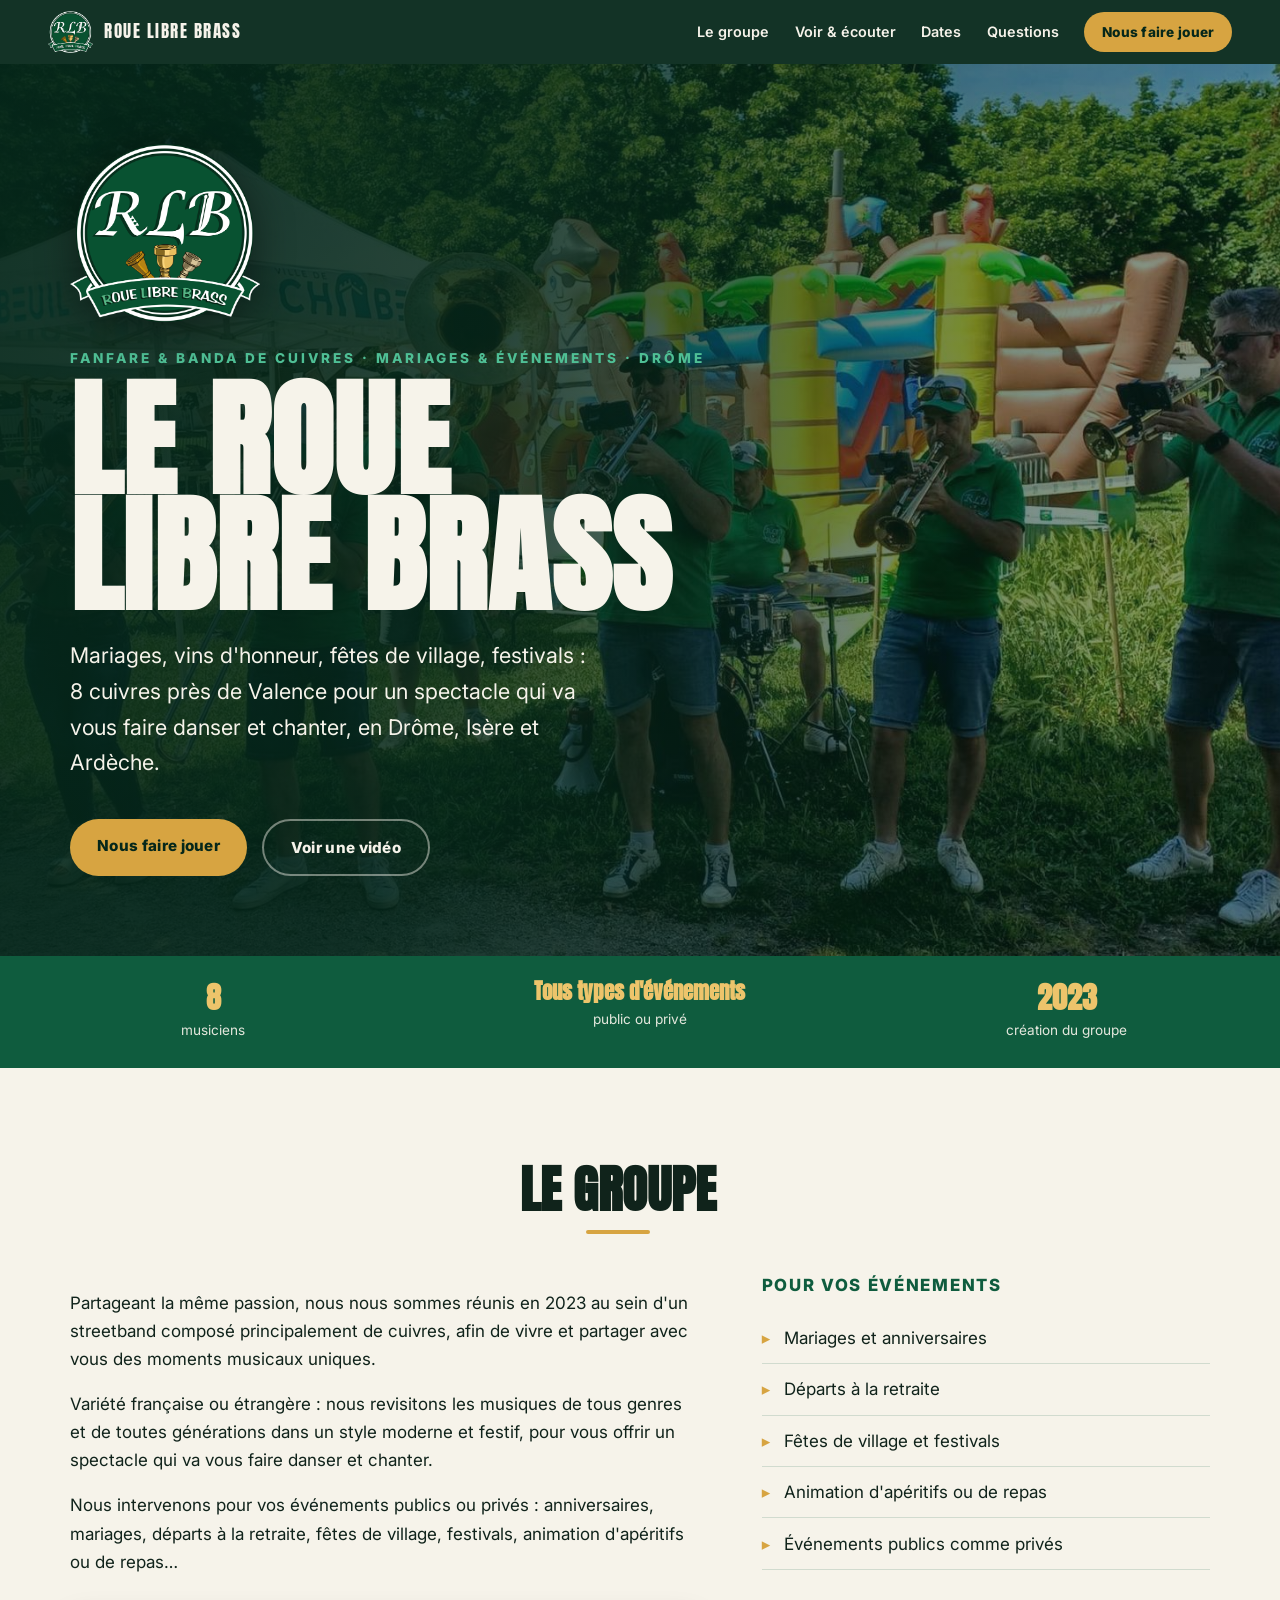
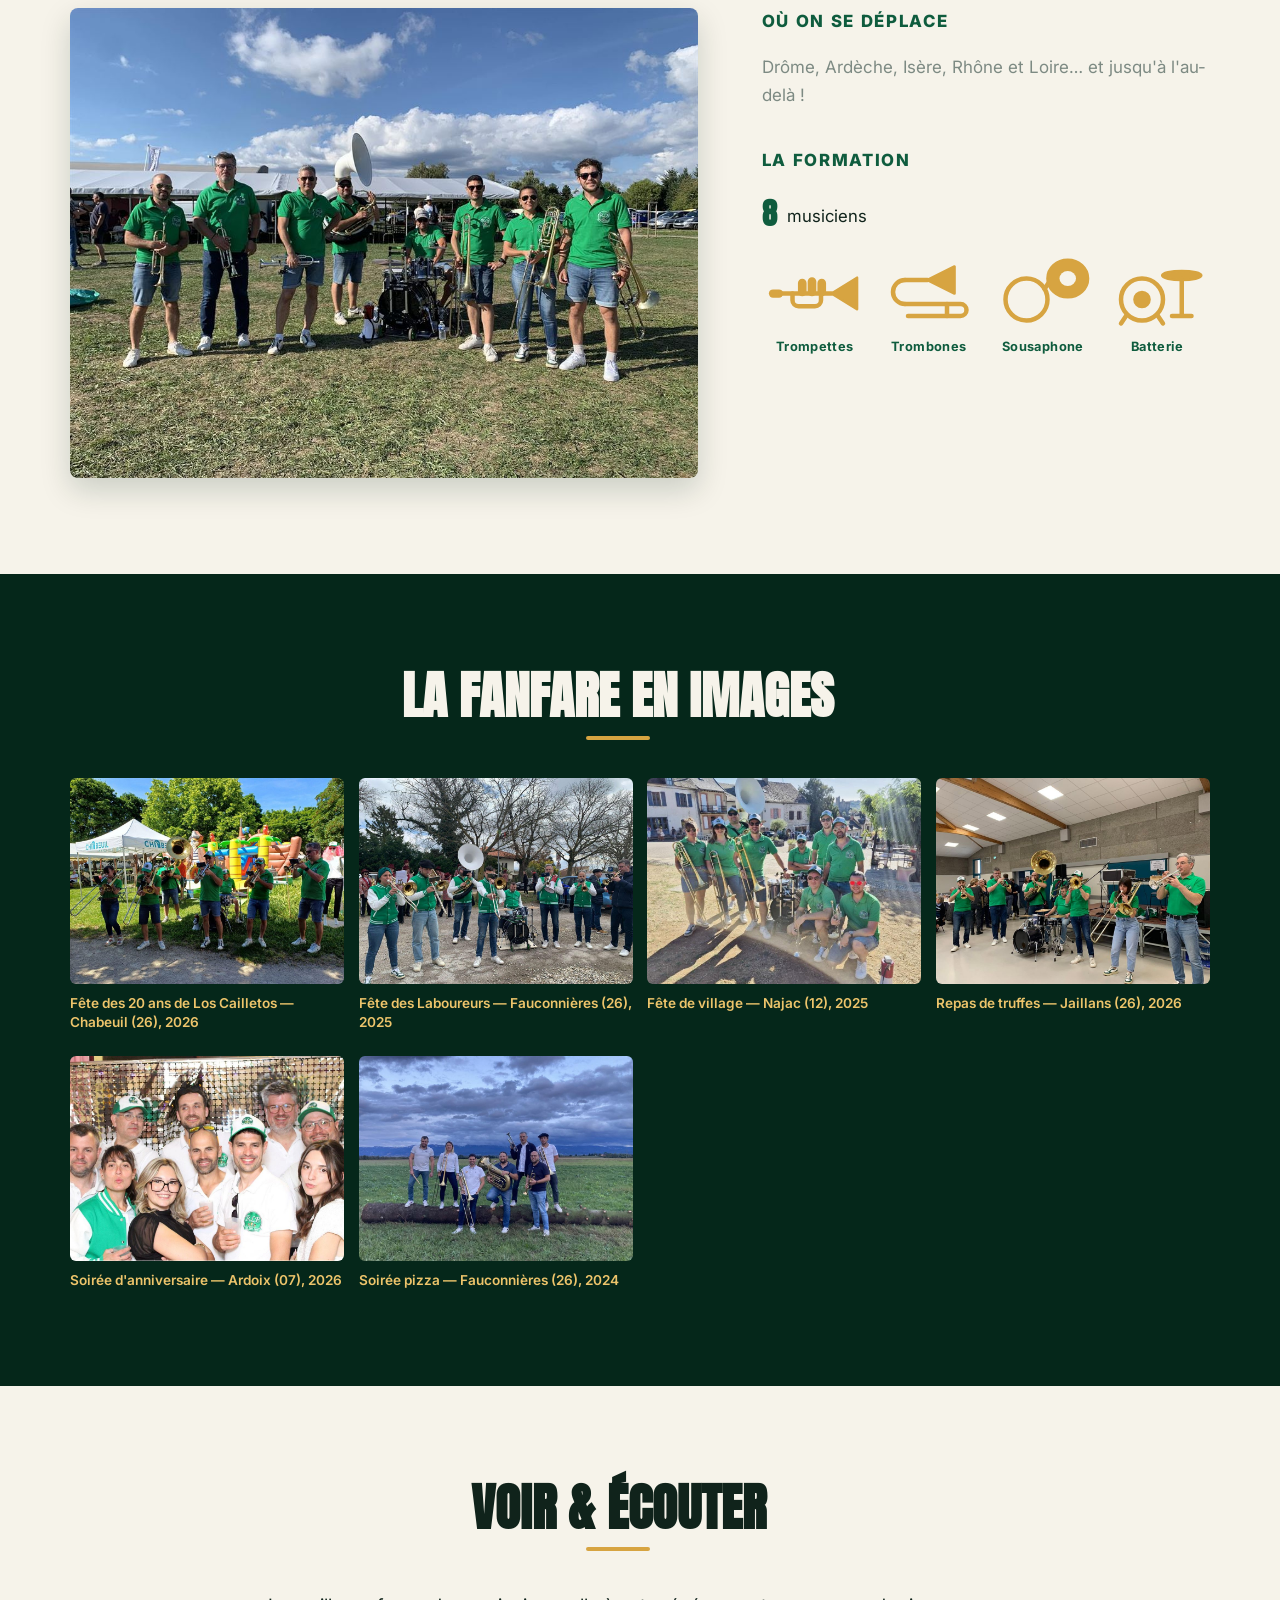
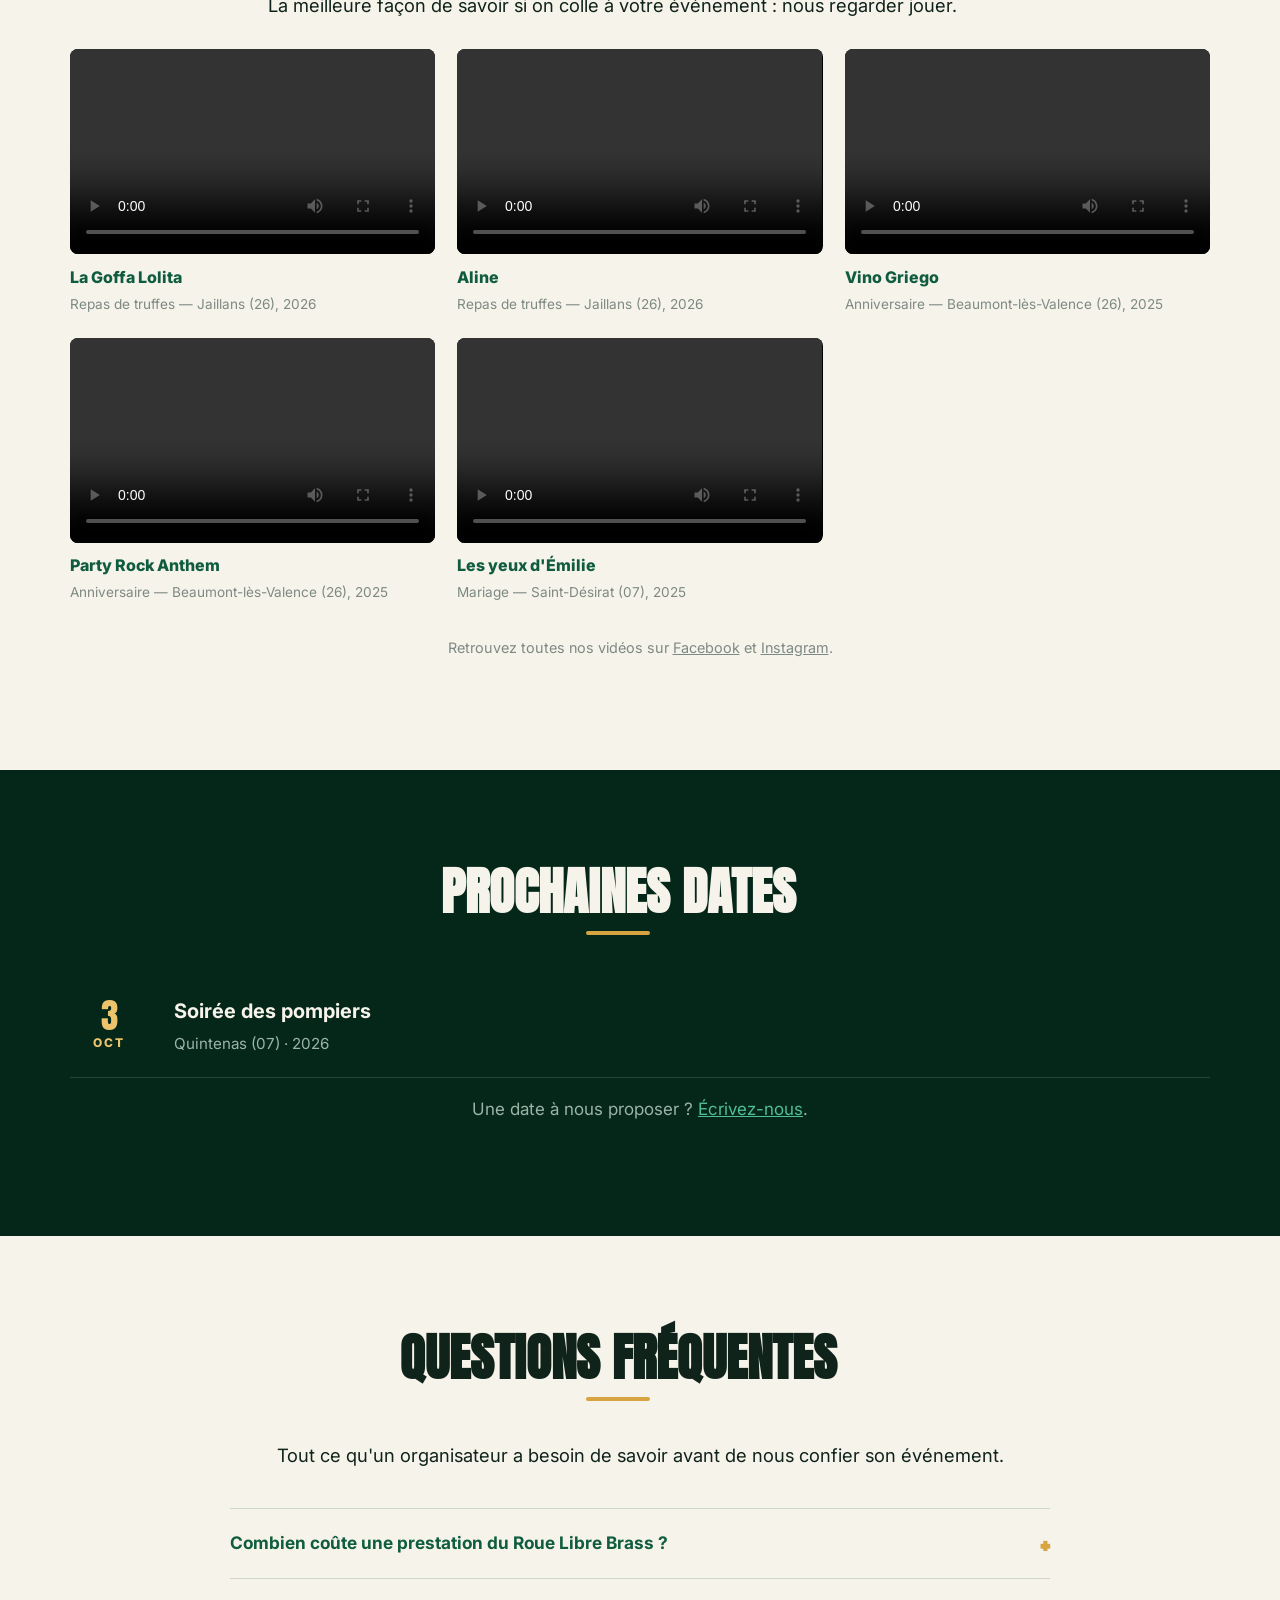
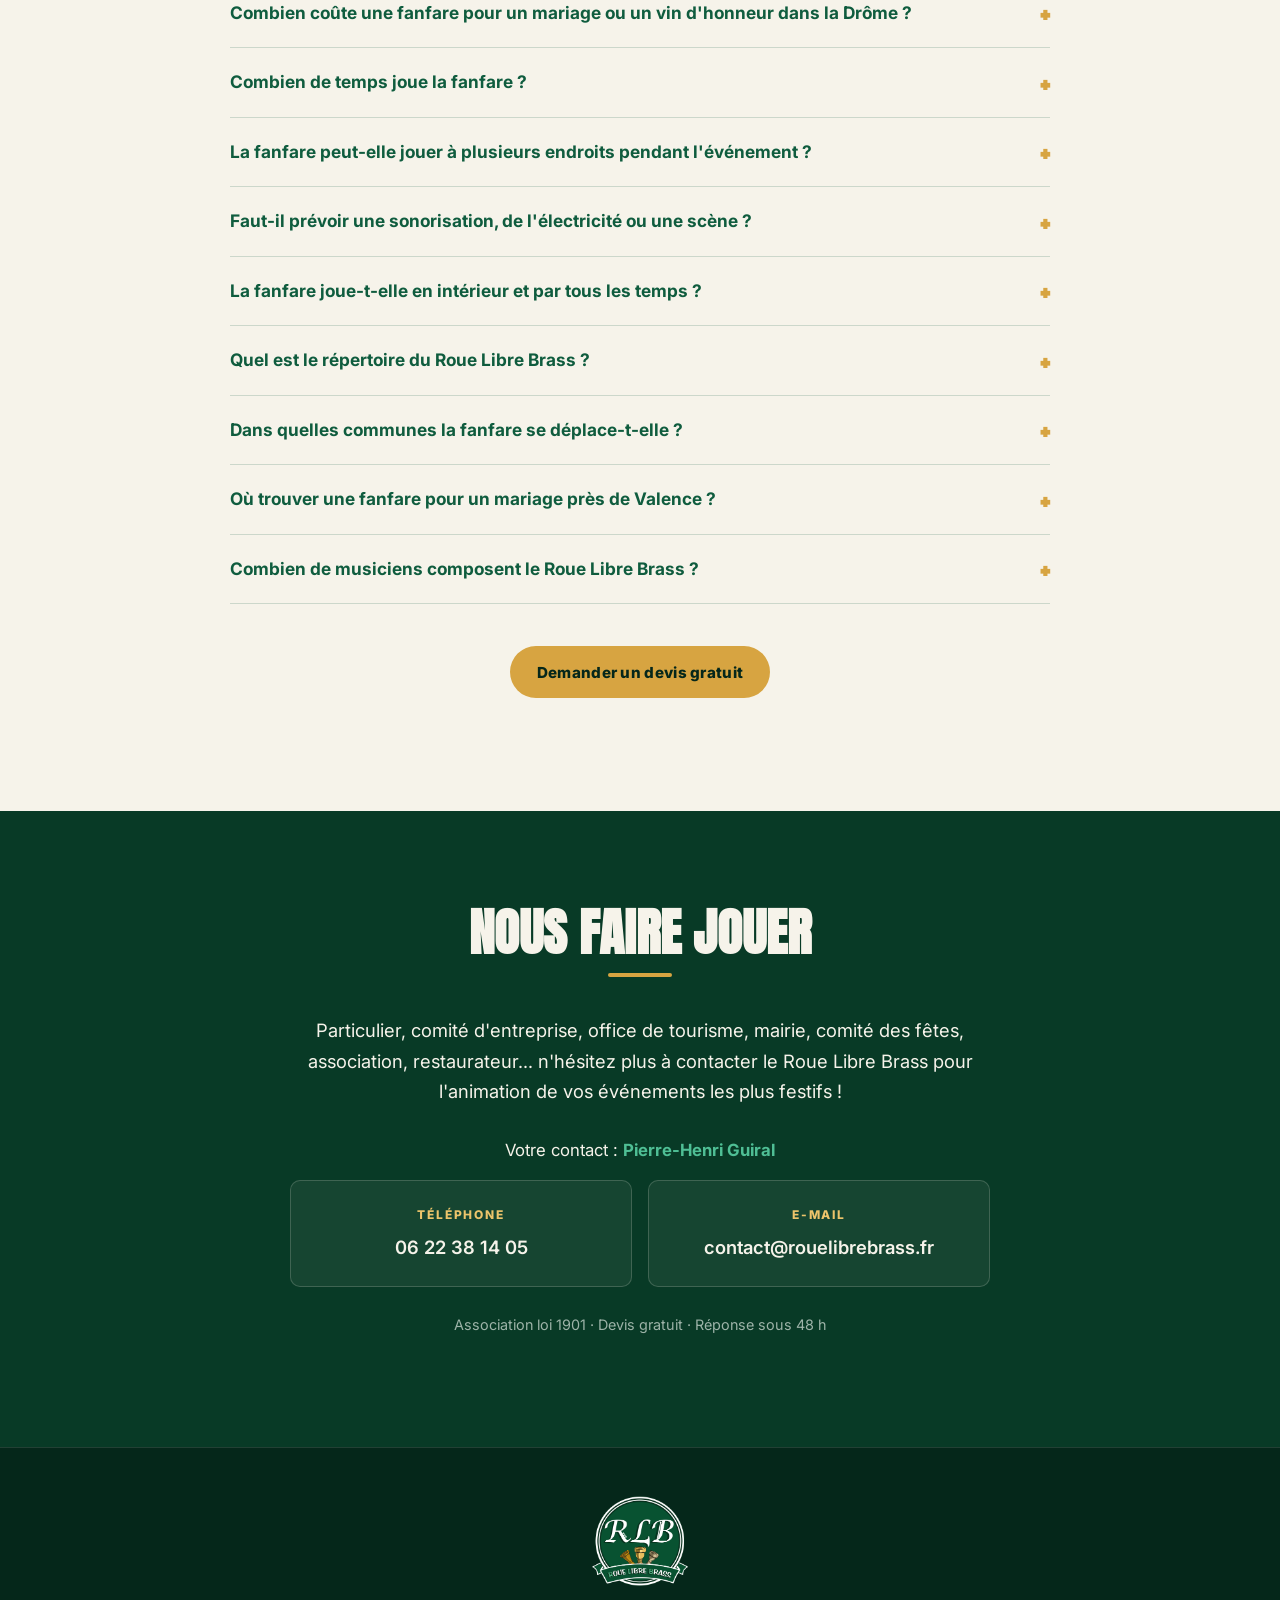
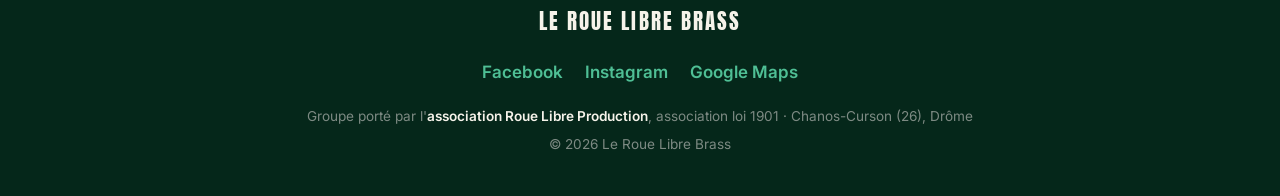
==== commit f4429cbd: "SEO : l'Isère dans le titre, d'après les requêtes de Search Console « fanfare 38 mariage » et « fanf" ====
--- a/index.html
+++ b/index.html
@@ -8,8 +8,8 @@
      Les mots placés EN PREMIER comptent le plus. On met donc « fanfare » et
      « banda » avant le nom du groupe : c'est ce que tapent les organisateurs,
      alors que personne ne cherche « streetband ». -->
-<title>Fanfare mariage &amp; banda en Drôme-Ardèche — Le Roue Libre Brass</title>
-<meta name="description" content="Fanfare et banda de 8 cuivres près de Valence (Drôme). Le Roue Libre Brass anime mariages, vins d'honneur, fêtes de village et festivals en Drôme, Ardèche, Isère, Rhône et Loire. À partir de 500 €, devis sous 48 h.">
+<title>Fanfare mariage &amp; banda · Drôme, Isère, Ardèche · Roue Libre Brass</title>
+<meta name="description" content="Fanfare et banda de 8 cuivres près de Valence (Drôme). Le Roue Libre Brass anime mariages, vins d'honneur, fêtes de village et festivals en Drôme, Ardèche, Isère, Rhône et Loire. À partir de 600 €, devis sous 48 h.">
 
 <link rel="canonical" href="https://rouelibrebrass.fr/">
 
@@ -23,7 +23,7 @@
 <!-- Aperçu affiché quand on partage le lien sur Facebook, WhatsApp, etc.
      Ces adresses doivent être COMPLÈTES (https://…), sinon l'aperçu ne s'affiche pas.
      Adresses du domaine rouelibrebrass.fr. -->
-<meta property="og:title" content="Le Roue Libre Brass — Fanfare mariage &amp; banda en Drôme-Ardèche">
+<meta property="og:title" content="Le Roue Libre Brass — Fanfare mariage &amp; banda en Drôme, Isère et Ardèche">
 <meta property="og:description" content="Fanfare et banda de 8 cuivres près de Valence. Nous animons mariages, vins d'honneur, fêtes de village et festivals en Drôme, Ardèche, Isère, Rhône et Loire.">
 <meta property="og:image" content="https://rouelibrebrass.fr/images/fanfare-banda-roue-libre-brass-drome.jpg">
 <meta property="og:url" content="https://rouelibrebrass.fr/">
@@ -118,7 +118,7 @@
       "name": "Combien coûte une prestation du Roue Libre Brass ?",
       "acceptedAnswer": {
         "@type": "Answer",
-        "text": "À partir de 500 €. Le tarif exact est établi sur devis, en fonction de la demande : durée souhaitée, lieu, distance et type d'événement. Le devis est gratuit et sans engagement, et nous répondons sous 48 heures."
+        "text": "À partir de 600 €. Le tarif exact est établi sur devis, en fonction de la demande : durée souhaitée, lieu, distance et type d'événement. Le devis est gratuit et sans engagement, et nous répondons sous 48 heures."
       }
     },
     {
@@ -174,7 +174,7 @@
       "name": "Dans quelles communes la fanfare se déplace-t-elle ?",
       "acceptedAnswer": {
         "@type": "Answer",
-        "text": "Nous sommes basés à Chanos-Curson, dans la Drôme, entre Tain-l'Hermitage et Romans-sur-Isère, à une vingtaine de kilomètres de Valence, et nous rayonnons sur la Drôme, l'Ardèche, l'Isère, le Rhône et la Loire. Nous avons déjà joué à Chabeuil, Bourg-de-Péage, Alixan, Châteauneuf-sur-Isère, Beaumont-lès-Valence, Saint-Marcel-lès-Valence, Chanos-Curson, La Roche-de-Glun, Montboucher-sur-Jabron, Jaillans, Hostun, Fauconnières, Saint-Thomas-en-Royans, Tournon-sur-Rhône, Ardoix, Saint-Désirat, Fitilieu, La Rivière et Najac."
+        "text": "Nous sommes basés à Chanos-Curson, dans la Drôme, entre Tain-l'Hermitage et Romans-sur-Isère, à une vingtaine de kilomètres de Valence, et nous rayonnons sur la Drôme, l'Ardèche, l'Isère, le Rhône et la Loire. Nous avons déjà joué à Chabeuil, Bourg-de-Péage, Alixan, Châteauneuf-sur-Isère, Beaumont-lès-Valence, Saint-Marcel-lès-Valence, Chanos-Curson, La Roche-de-Glun, Montboucher-sur-Jabron, Jaillans, Hostun, Fauconnières, Saint-Thomas-en-Royans, Tournon-sur-Rhône, Ardoix, Saint-Désirat, Désaignes, Fitilieu, La Rivière et Najac."
       }
     },
     {
@@ -229,7 +229,7 @@
     <p class="hero__baseline">
       Mariages, vins d'honneur, fêtes de village, festivals :
       8 cuivres près de Valence pour un spectacle qui va vous faire
-      danser et chanter, en Drôme, Ardèche et alentours.
+      danser et chanter, en Drôme, Isère et Ardèche.
     </p>
     <div class="hero__actions">
       <a href="#booking" class="btn">Nous faire jouer</a>
@@ -507,7 +507,7 @@
         <!-- POUR CHANGER LE PRIX D'APPEL : modifiez le nombre ci-dessous,
              et pensez à le modifier aussi dans le bloc « QUESTIONS FRÉQUENTES
              POUR GOOGLE », en haut du fichier. -->
-        <p class="faq__prix">À partir de <strong>500 €</strong></p>
+        <p class="faq__prix">À partir de <strong>600 €</strong></p>
         <p>
           Le tarif exact est établi <strong>sur devis</strong>, en fonction de la
           demande : durée souhaitée, lieu, distance et type d'événement. L'animation
@@ -653,7 +653,7 @@
           Nous avons déjà joué à Chabeuil, Bourg-de-Péage, Alixan, Châteauneuf-sur-Isère,
           Beaumont-lès-Valence, Saint-Marcel-lès-Valence, Chanos-Curson, La Roche-de-Glun,
           Montboucher-sur-Jabron, Jaillans, Hostun, Fauconnières et Saint-Thomas-en-Royans dans la Drôme ; à Tournon-sur-Rhône,
-          Ardoix et Saint-Désirat en Ardèche ; à Fitilieu et La Rivière en Isère ;
+          Ardoix, Saint-Désirat et Désaignes en Ardèche ; à Fitilieu et La Rivière en Isère ;
           et jusqu'à Najac, dans l'Aveyron.
         </p>
       </div>
